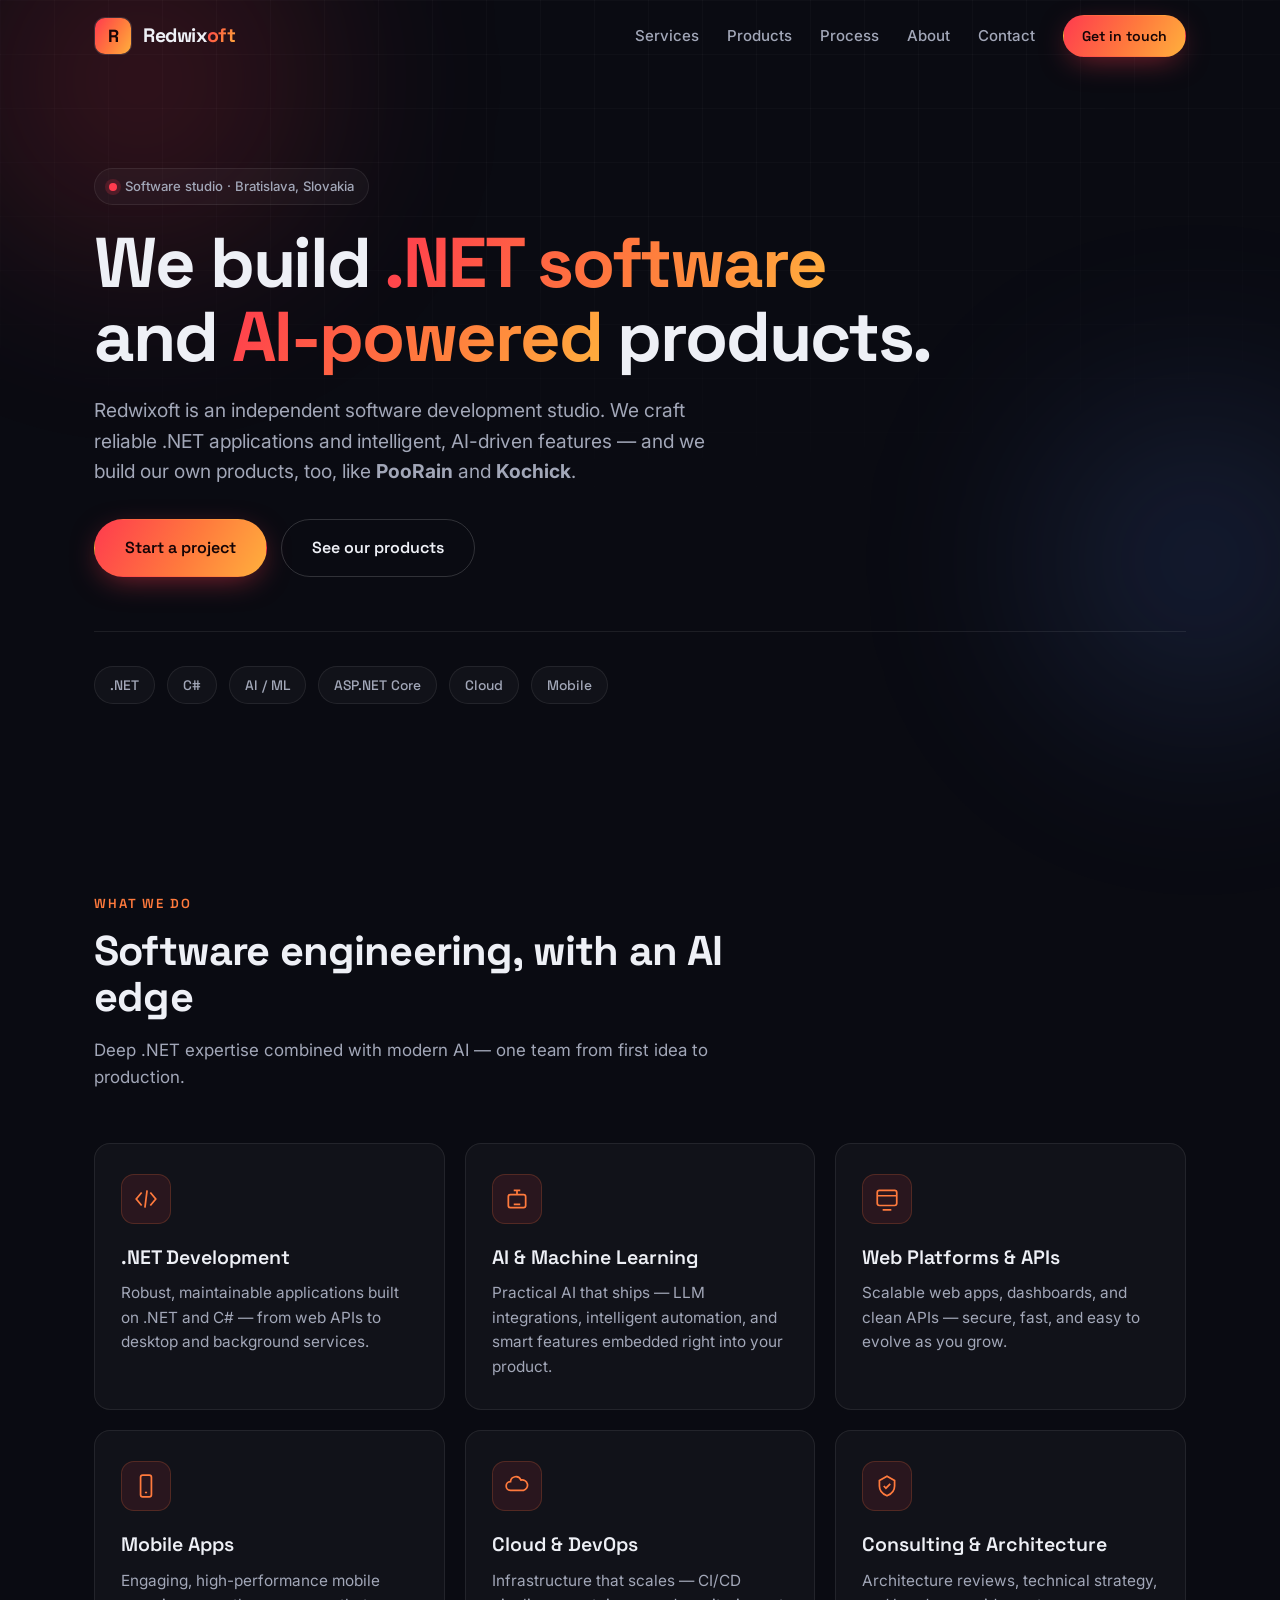
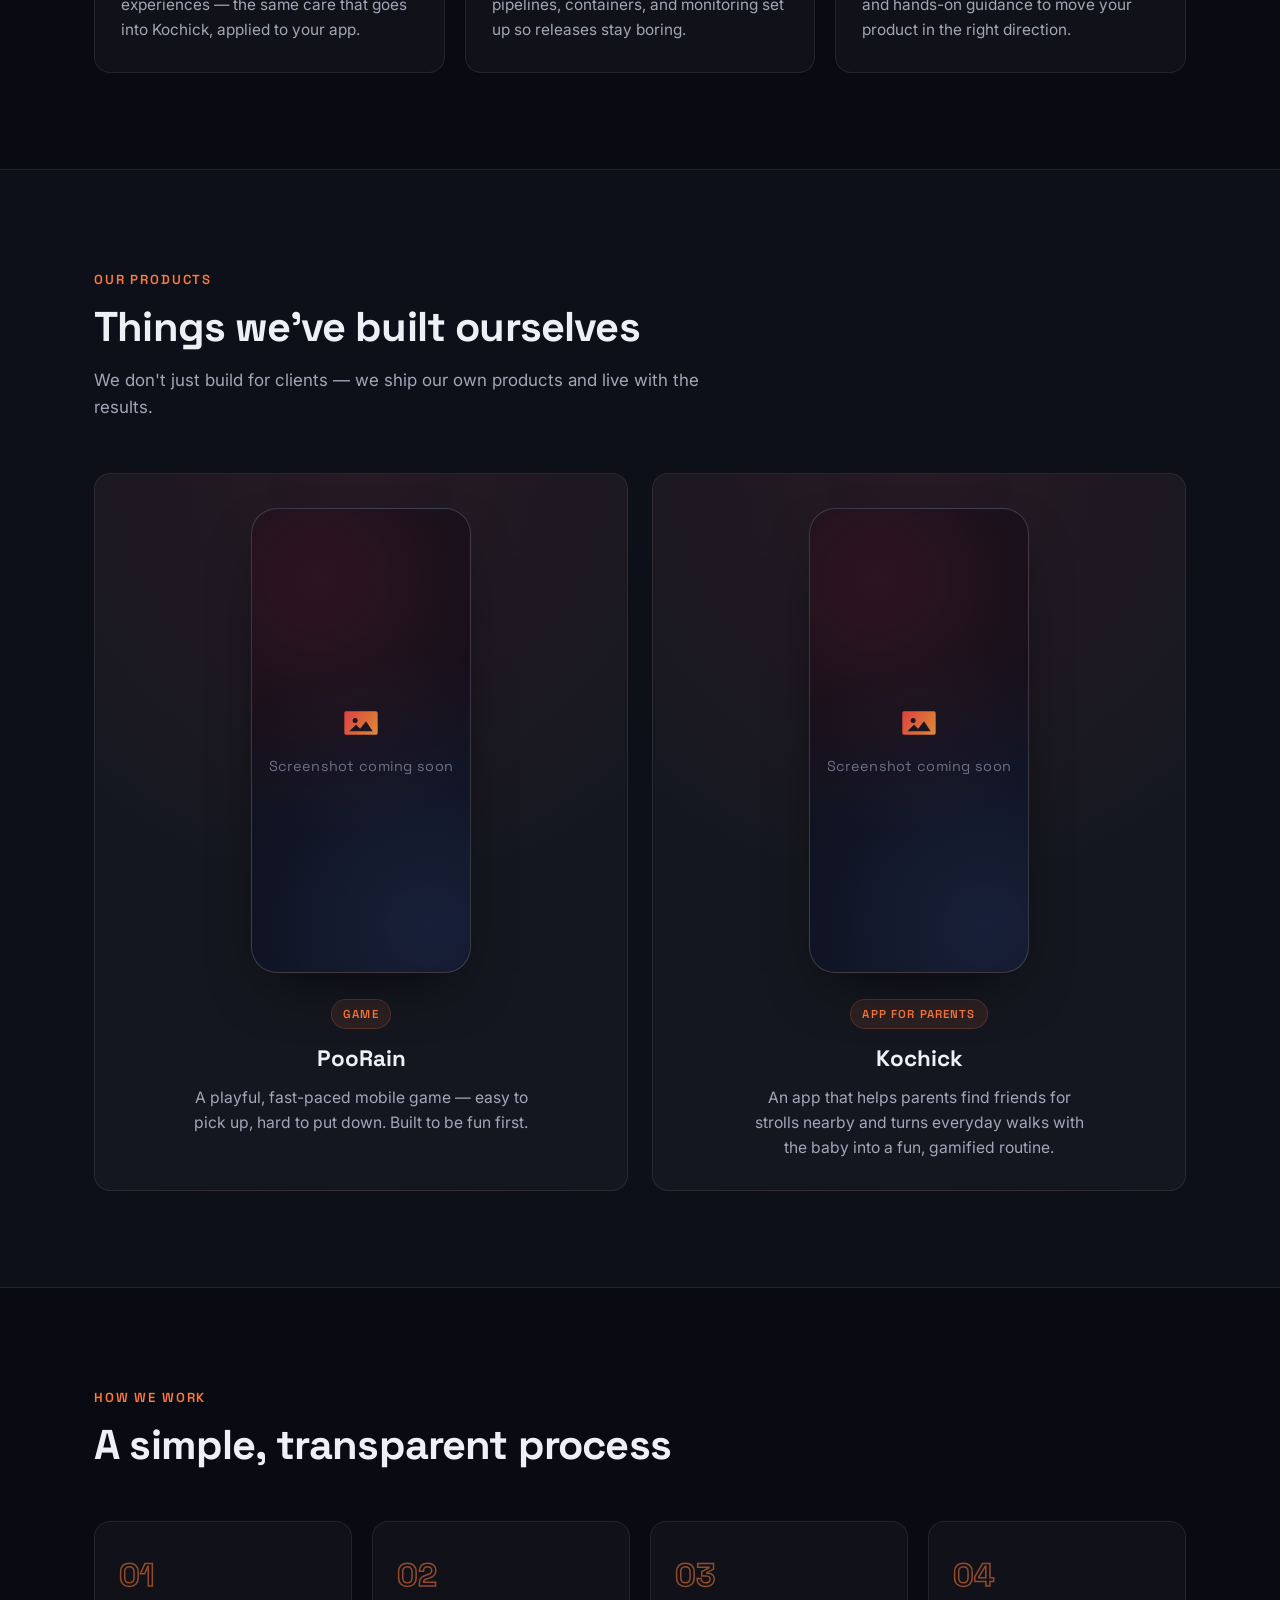
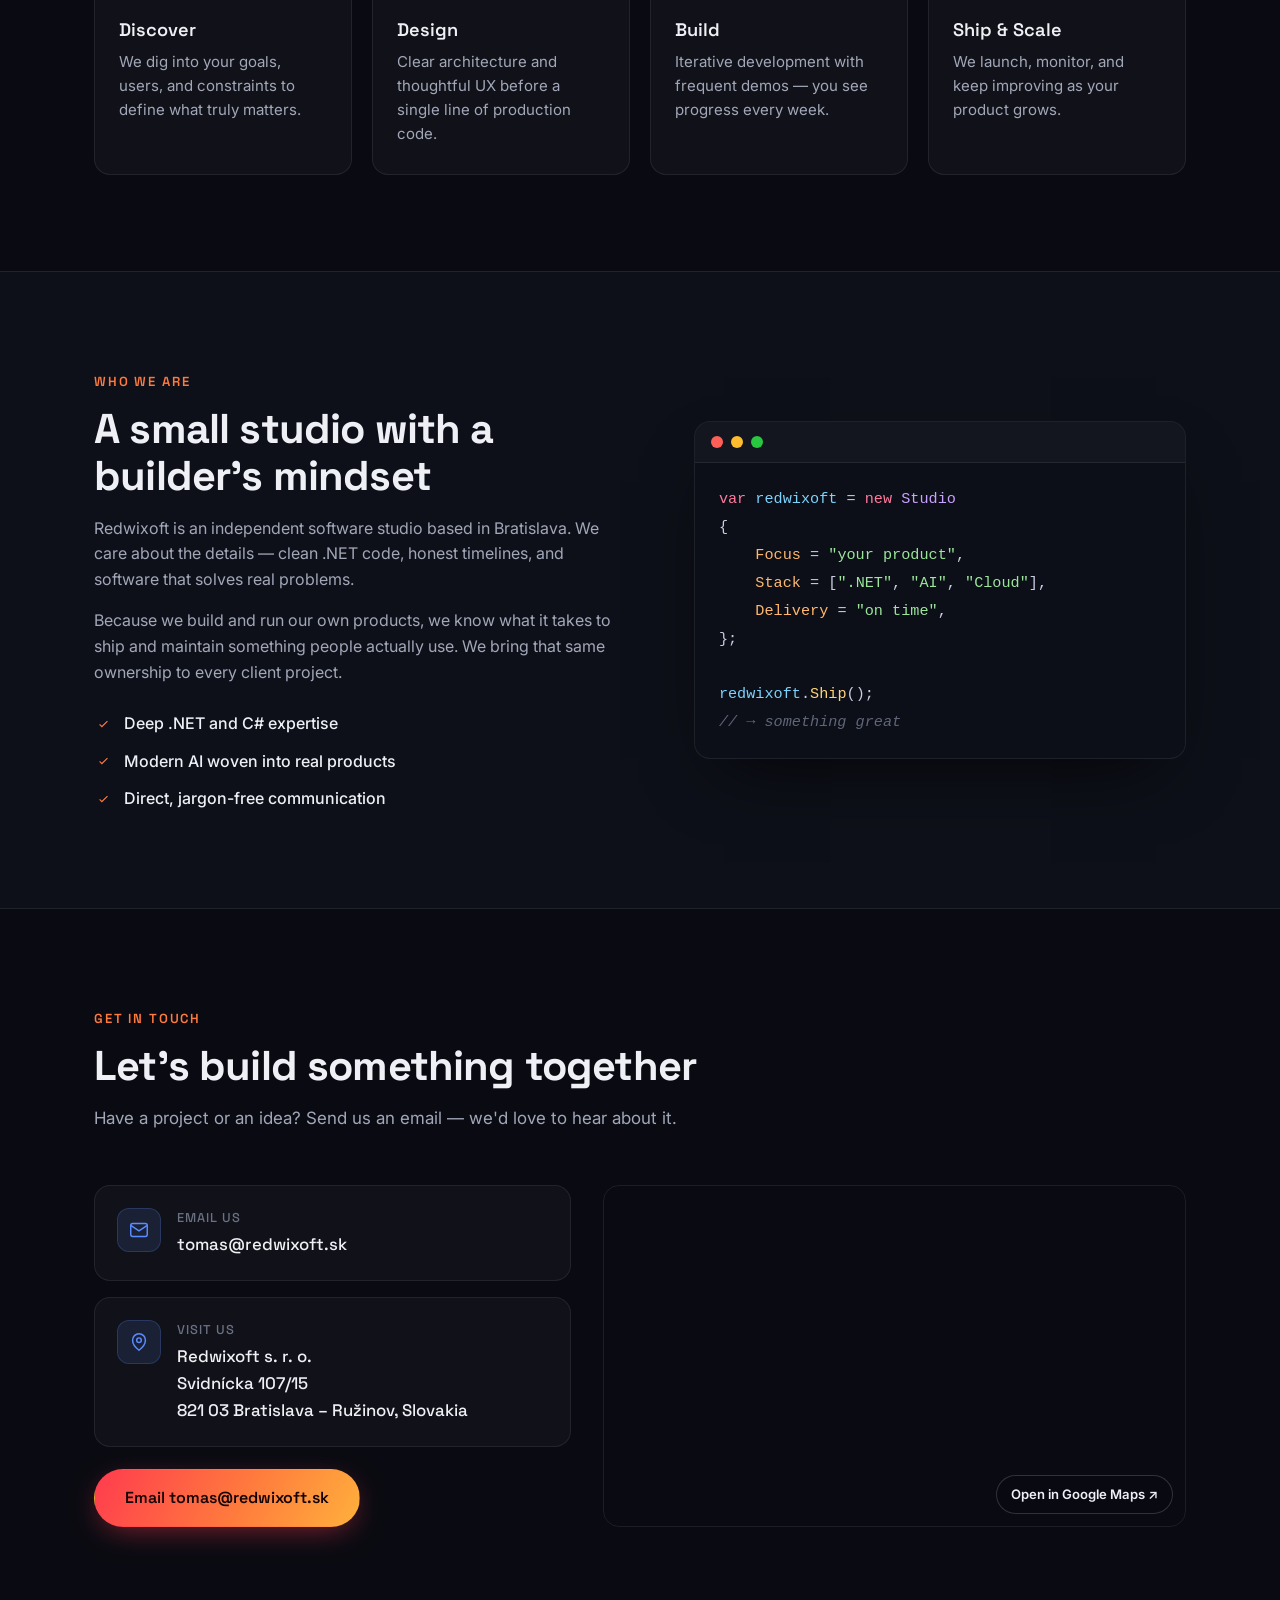
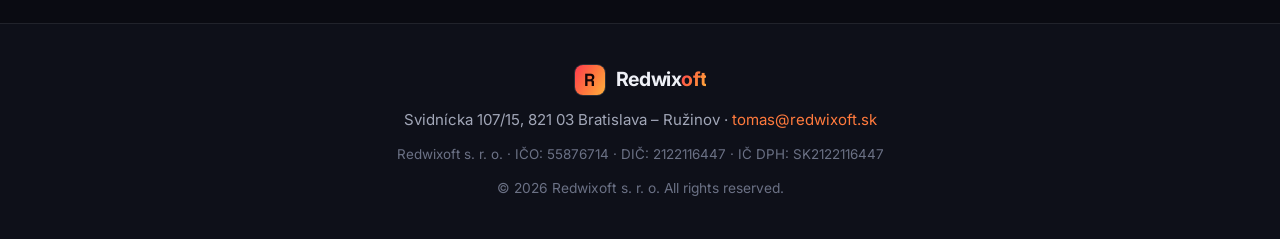
==== index.html @ acb9d1f9 "Init" ====
<!DOCTYPE html>
<html lang="en">
<head>
  <meta charset="UTF-8" />
  <meta name="viewport" content="width=device-width, initial-scale=1.0" />
  <title>Redwixoft — Software Development &amp; AI</title>
  <meta name="description" content="Redwixoft is a Bratislava-based software studio building .NET applications and AI-powered products. Makers of PooRain and Kochick." />
  <meta property="og:title" content="Redwixoft — Software Development &amp; AI" />
  <meta property="og:description" content="A Bratislava software studio building .NET applications and AI-powered products." />
  <meta property="og:type" content="website" />
  <link rel="icon" type="image/svg+xml" href="assets/favicon.svg" />
  <link rel="preconnect" href="https://fonts.googleapis.com" />
  <link rel="preconnect" href="https://fonts.gstatic.com" crossorigin />
  <link href="https://fonts.googleapis.com/css2?family=Space+Grotesk:wght@400;500;600;700&family=Inter:wght@400;500;600&display=swap" rel="stylesheet" />
  <link rel="stylesheet" href="styles.css" />
</head>
<body>
  <!-- Background decoration -->
  <div class="bg-grid" aria-hidden="true"></div>
  <div class="bg-glow bg-glow--1" aria-hidden="true"></div>
  <div class="bg-glow bg-glow--2" aria-hidden="true"></div>

  <!-- Navigation -->
  <header class="nav" id="nav">
    <div class="container nav__inner">
      <a href="#home" class="brand" aria-label="Redwixoft home">
        <!-- LOGO PLACEHOLDER — drop your transparent PNG at assets/logo.png -->
        <span class="brand__logo" aria-hidden="true">
          <img src="assets/logo.png" alt="" onerror="this.style.display='none';this.parentElement.classList.add('brand__logo--fallback')" />
          <span class="brand__logo-fallback">R</span>
        </span>
        <span class="brand__name">Redwix<span class="brand__accent">oft</span></span>
      </a>

      <nav class="nav__links" aria-label="Primary">
        <a href="#services">Services</a>
        <a href="#products">Products</a>
        <a href="#process">Process</a>
        <a href="#about">About</a>
        <a href="#contact">Contact</a>
      </nav>

      <a href="#contact" class="btn btn--sm nav__cta">Get in touch</a>

      <button class="nav__toggle" id="navToggle" aria-label="Toggle menu" aria-expanded="false">
        <span></span><span></span><span></span>
      </button>
    </div>
    <nav class="nav__mobile" id="navMobile" aria-label="Mobile">
      <a href="#services">Services</a>
      <a href="#products">Products</a>
      <a href="#process">Process</a>
      <a href="#about">About</a>
      <a href="#contact">Contact</a>
    </nav>
  </header>

  <main>
    <!-- Hero -->
    <section class="hero" id="home">
      <div class="container hero__inner">
        <span class="pill">
          <span class="pill__dot"></span>
          Software studio · Bratislava, Slovakia
        </span>
        <h1 class="hero__title">
          We build <span class="grad-text">.NET software</span><br />
          and <span class="grad-text">AI-powered</span> products.
        </h1>
        <p class="hero__sub">
          Redwixoft is an independent software development studio. We craft reliable
          .NET applications and intelligent, AI-driven features — and we build our own
          products, too, like <strong>PooRain</strong> and <strong>Kochick</strong>.
        </p>
        <div class="hero__actions">
          <a href="#contact" class="btn btn--lg">Start a project</a>
          <a href="#products" class="btn btn--ghost btn--lg">See our products</a>
        </div>

        <ul class="tech-row" aria-label="Core technologies">
          <li>.NET</li>
          <li>C#</li>
          <li>AI / ML</li>
          <li>ASP.NET Core</li>
          <li>Cloud</li>
          <li>Mobile</li>
        </ul>
      </div>
    </section>

    <!-- Services -->
    <section class="section" id="services">
      <div class="container">
        <div class="section__head">
          <span class="eyebrow">What we do</span>
          <h2 class="section__title">Software engineering, with an AI edge</h2>
          <p class="section__lead">
            Deep .NET expertise combined with modern AI — one team from first idea to production.
          </p>
        </div>

        <div class="cards">
          <article class="card">
            <div class="card__icon">
              <svg viewBox="0 0 24 24" fill="none" stroke="currentColor" stroke-width="1.6"><path d="M8 6l-5 6 5 6M16 6l5 6-5 6M13 4l-2 16"/></svg>
            </div>
            <h3>.NET Development</h3>
            <p>Robust, maintainable applications built on .NET and C# — from web APIs to desktop and background services.</p>
          </article>

          <article class="card">
            <div class="card__icon">
              <svg viewBox="0 0 24 24" fill="none" stroke="currentColor" stroke-width="1.6"><rect x="4" y="8" width="16" height="12" rx="2"/><path d="M12 8V4M9 4h6M8 13h.01M16 13h.01M9 17h6"/></svg>
            </div>
            <h3>AI &amp; Machine Learning</h3>
            <p>Practical AI that ships — LLM integrations, intelligent automation, and smart features embedded right into your product.</p>
          </article>

          <article class="card">
            <div class="card__icon">
              <svg viewBox="0 0 24 24" fill="none" stroke="currentColor" stroke-width="1.6"><rect x="3" y="4" width="18" height="14" rx="2"/><path d="M3 9h18M8 22h8"/></svg>
            </div>
            <h3>Web Platforms &amp; APIs</h3>
            <p>Scalable web apps, dashboards, and clean APIs — secure, fast, and easy to evolve as you grow.</p>
          </article>

          <article class="card">
            <div class="card__icon">
              <svg viewBox="0 0 24 24" fill="none" stroke="currentColor" stroke-width="1.6"><rect x="7" y="2" width="10" height="20" rx="2"/><path d="M11 18h2"/></svg>
            </div>
            <h3>Mobile Apps</h3>
            <p>Engaging, high-performance mobile experiences — the same care that goes into Kochick, applied to your app.</p>
          </article>

          <article class="card">
            <div class="card__icon">
              <svg viewBox="0 0 24 24" fill="none" stroke="currentColor" stroke-width="1.6"><path d="M6 16a4 4 0 0 1 0-8 5 5 0 0 1 9.6-1.5A4 4 0 0 1 18 16H6z"/></svg>
            </div>
            <h3>Cloud &amp; DevOps</h3>
            <p>Infrastructure that scales — CI/CD pipelines, containers, and monitoring set up so releases stay boring.</p>
          </article>

          <article class="card">
            <div class="card__icon">
              <svg viewBox="0 0 24 24" fill="none" stroke="currentColor" stroke-width="1.6"><path d="M12 3l7 4v5c0 4.5-3 7.5-7 9-4-1.5-7-4.5-7-9V7l7-4z"/><path d="M9 12l2 2 4-4"/></svg>
            </div>
            <h3>Consulting &amp; Architecture</h3>
            <p>Architecture reviews, technical strategy, and hands-on guidance to move your product in the right direction.</p>
          </article>
        </div>
      </div>
    </section>

    <!-- Products -->
    <section class="section section--alt" id="products">
      <div class="container">
        <div class="section__head">
          <span class="eyebrow">Our products</span>
          <h2 class="section__title">Things we've built ourselves</h2>
          <p class="section__lead">
            We don't just build for clients — we ship our own products and live with the results.
          </p>
        </div>

        <div class="products">
          <article class="product">
            <!-- SCREENSHOT PLACEHOLDER — replace src with your PooRain screenshot -->
            <div class="product__shot">
              <img src="assets/poorain.png" alt="PooRain screenshot"
                   onerror="this.style.display='none';this.parentElement.classList.add('is-empty')" />
              <span class="product__shot-ph">Screenshot coming soon</span>
            </div>
            <div class="product__body">
              <span class="product__tag">Game</span>
              <h3>PooRain</h3>
              <p>A playful, fast-paced mobile game — easy to pick up, hard to put down. Built to be fun first.</p>
            </div>
          </article>

          <article class="product">
            <!-- SCREENSHOT PLACEHOLDER — replace src with your Kochick screenshot -->
            <div class="product__shot">
              <img src="assets/kochick.png" alt="Kochick screenshot"
                   onerror="this.style.display='none';this.parentElement.classList.add('is-empty')" />
              <span class="product__shot-ph">Screenshot coming soon</span>
            </div>
            <div class="product__body">
              <span class="product__tag">App for parents</span>
              <h3>Kochick</h3>
              <p>An app that helps parents find friends for strolls nearby and turns everyday walks with the baby into a fun, gamified routine.</p>
            </div>
          </article>
        </div>
      </div>
    </section>

    <!-- Process -->
    <section class="section" id="process">
      <div class="container">
        <div class="section__head">
          <span class="eyebrow">How we work</span>
          <h2 class="section__title">A simple, transparent process</h2>
        </div>

        <ol class="steps">
          <li class="step">
            <span class="step__num">01</span>
            <h3>Discover</h3>
            <p>We dig into your goals, users, and constraints to define what truly matters.</p>
          </li>
          <li class="step">
            <span class="step__num">02</span>
            <h3>Design</h3>
            <p>Clear architecture and thoughtful UX before a single line of production code.</p>
          </li>
          <li class="step">
            <span class="step__num">03</span>
            <h3>Build</h3>
            <p>Iterative development with frequent demos — you see progress every week.</p>
          </li>
          <li class="step">
            <span class="step__num">04</span>
            <h3>Ship &amp; Scale</h3>
            <p>We launch, monitor, and keep improving as your product grows.</p>
          </li>
        </ol>
      </div>
    </section>

    <!-- About -->
    <section class="section section--alt" id="about">
      <div class="container about">
        <div class="about__text">
          <span class="eyebrow">Who we are</span>
          <h2 class="section__title">A small studio with a builder's mindset</h2>
          <p>
            Redwixoft is an independent software studio based in Bratislava. We care about
            the details — clean .NET code, honest timelines, and software that solves real problems.
          </p>
          <p>
            Because we build and run our own products, we know what it takes to ship and
            maintain something people actually use. We bring that same ownership to every client project.
          </p>
          <ul class="checklist">
            <li>Deep .NET and C# expertise</li>
            <li>Modern AI woven into real products</li>
            <li>Direct, jargon-free communication</li>
          </ul>
        </div>
        <div class="about__panel" aria-hidden="true">
          <div class="code-window">
            <div class="code-window__bar">
              <span></span><span></span><span></span>
            </div>
            <pre class="code-window__body"><code><span class="c-key">var</span> <span class="c-var">redwixoft</span> = <span class="c-key">new</span> <span class="c-type">Studio</span>
{
    <span class="c-prop">Focus</span> = <span class="c-str">"your product"</span>,
    <span class="c-prop">Stack</span> = [<span class="c-str">".NET"</span>, <span class="c-str">"AI"</span>, <span class="c-str">"Cloud"</span>],
    <span class="c-prop">Delivery</span> = <span class="c-str">"on time"</span>,
};

<span class="c-var">redwixoft</span>.<span class="c-fn">Ship</span>();
<span class="c-cmt">// → something great</span></code></pre>
          </div>
        </div>
      </div>
    </section>

    <!-- Contact -->
    <section class="section" id="contact">
      <div class="container">
        <div class="section__head">
          <span class="eyebrow">Get in touch</span>
          <h2 class="section__title">Let's build something together</h2>
          <p class="section__lead">
            Have a project or an idea? Send us an email — we'd love to hear about it.
          </p>
        </div>

        <div class="contact">
          <div class="contact__info">
            <a class="contact__item" href="mailto:tomas@redwixoft.sk">
              <span class="contact__ico">
                <svg viewBox="0 0 24 24" fill="none" stroke="currentColor" stroke-width="1.6"><rect x="3" y="5" width="18" height="14" rx="2"/><path d="M3 7l9 6 9-6"/></svg>
              </span>
              <span>
                <small>Email us</small>
                tomas@redwixoft.sk
              </span>
            </a>

            <div class="contact__item">
              <span class="contact__ico">
                <svg viewBox="0 0 24 24" fill="none" stroke="currentColor" stroke-width="1.6"><path d="M12 21s-7-5.5-7-11a7 7 0 0 1 14 0c0 5.5-7 11-7 11z"/><circle cx="12" cy="10" r="2.5"/></svg>
              </span>
              <span>
                <small>Visit us</small>
                Redwixoft s.&nbsp;r.&nbsp;o.<br />Svidnícka 107/15<br />821 03 Bratislava – Ružinov, Slovakia
              </span>
            </div>

            <a href="mailto:tomas@redwixoft.sk?subject=Project%20inquiry" class="btn btn--lg contact__btn">Email tomas@redwixoft.sk</a>
          </div>

          <div class="contact__map">
            <iframe
              title="Redwixoft location — Svidnícka 107/15, Bratislava"
              src="https://www.openstreetmap.org/export/embed.html?bbox=17.1453%2C48.1556%2C17.1614%2C48.1636&layer=mapnik&marker=48.1596208%2C17.1533696"
              loading="lazy"
              referrerpolicy="no-referrer-when-downgrade"></iframe>
            <a class="contact__maplink"
               href="https://www.google.com/maps/search/?api=1&query=Svidn%C3%ADcka%20107%2F15%2C%20821%2003%20Bratislava"
               target="_blank" rel="noopener">Open in Google Maps ↗</a>
          </div>
        </div>
      </div>
    </section>
  </main>

  <!-- Footer -->
  <footer class="footer">
    <div class="container footer__inner">
      <div class="footer__brand">
        <span class="brand__logo brand__logo--sm" aria-hidden="true">
          <img src="assets/logo.png" alt="" onerror="this.style.display='none';this.parentElement.classList.add('brand__logo--fallback')" />
          <span class="brand__logo-fallback">R</span>
        </span>
        <span class="brand__name">Redwix<span class="brand__accent">oft</span></span>
      </div>
      <p class="footer__meta">
        Svidnícka 107/15, 821 03 Bratislava – Ružinov ·
        <a href="mailto:tomas@redwixoft.sk">tomas@redwixoft.sk</a>
      </p>
      <p class="footer__legal">
        Redwixoft s.&nbsp;r.&nbsp;o. · IČO: 55876714 · DIČ: 2122116447 · IČ DPH: SK2122116447
      </p>
      <p class="footer__copy">© <span id="year"></span> Redwixoft s.&nbsp;r.&nbsp;o. All rights reserved.</p>
    </div>
  </footer>

  <script src="script.js"></script>
</body>
</html>
---- styles.css ----
/* ===== Redwixoft — theme ===== */
:root {
  --bg: #0a0b12;
  --bg-alt: #0e1019;
  --surface: rgba(255, 255, 255, 0.03);
  --surface-2: rgba(255, 255, 255, 0.05);
  --border: rgba(255, 255, 255, 0.08);
  --border-strong: rgba(255, 255, 255, 0.16);
  --text: #eef0f6;
  --muted: #a2a7b8;
  --faint: #6b7185;
  --brand: #ff3b4e;
  --brand-2: #ff7a3d;
  --accent: #5b8cff;
  --grad: linear-gradient(120deg, #ff3b4e 0%, #ff7a3d 55%, #ffb03d 100%);
  --radius: 16px;
  --radius-sm: 12px;
  --maxw: 1140px;
  --ease: cubic-bezier(0.22, 1, 0.36, 1);
}

* { box-sizing: border-box; margin: 0; padding: 0; }

html { scroll-behavior: smooth; }

body {
  font-family: 'Inter', system-ui, -apple-system, sans-serif;
  background: var(--bg);
  color: var(--text);
  line-height: 1.6;
  -webkit-font-smoothing: antialiased;
  overflow-x: hidden;
}

.container { width: 100%; max-width: var(--maxw); margin: 0 auto; padding: 0 24px; }

a { color: inherit; text-decoration: none; }

/* ===== Background decoration ===== */
.bg-grid {
  position: fixed; inset: 0; z-index: -2;
  background-image:
    linear-gradient(rgba(255,255,255,0.025) 1px, transparent 1px),
    linear-gradient(90deg, rgba(255,255,255,0.025) 1px, transparent 1px);
  background-size: 54px 54px;
  mask-image: radial-gradient(ellipse 90% 60% at 50% 0%, #000 40%, transparent 100%);
}
.bg-glow {
  position: fixed; z-index: -1; border-radius: 50%;
  filter: blur(90px); opacity: 0.5; pointer-events: none;
}
.bg-glow--1 { top: -180px; left: -120px; width: 520px; height: 520px;
  background: radial-gradient(circle, rgba(255,59,78,0.5), transparent 70%); }
.bg-glow--2 { top: 320px; right: -160px; width: 480px; height: 480px;
  background: radial-gradient(circle, rgba(91,140,255,0.4), transparent 70%); }

/* ===== Buttons ===== */
.btn {
  display: inline-flex; align-items: center; justify-content: center; gap: 8px;
  font-family: 'Space Grotesk', sans-serif; font-weight: 600; font-size: 0.95rem;
  padding: 12px 22px; border-radius: 999px; cursor: pointer; border: 1px solid transparent; white-space: nowrap;
  background: var(--grad); color: #150406;
  transition: transform 0.25s var(--ease), box-shadow 0.25s var(--ease), opacity 0.2s;
  box-shadow: 0 8px 30px -8px rgba(255,59,78,0.55);
}
.btn:hover { transform: translateY(-2px); box-shadow: 0 14px 40px -10px rgba(255,59,78,0.7); }
.btn--lg { padding: 15px 30px; font-size: 1rem; }
.btn--sm { padding: 9px 18px; font-size: 0.88rem; }
.btn--ghost {
  background: transparent; color: var(--text);
  border: 1px solid var(--border-strong); box-shadow: none;
}
.btn--ghost:hover { background: var(--surface-2); box-shadow: none; }

/* ===== Nav ===== */
.nav {
  position: fixed; top: 0; left: 0; right: 0; z-index: 50;
  transition: background 0.3s, border-color 0.3s, backdrop-filter 0.3s;
  border-bottom: 1px solid transparent;
}
.nav.scrolled {
  background: rgba(10, 11, 18, 0.72);
  backdrop-filter: blur(14px);
  border-bottom-color: var(--border);
}
.nav__inner { display: flex; align-items: center; gap: 24px; height: 72px; }

.brand { display: inline-flex; align-items: center; gap: 11px; font-family: 'Space Grotesk', sans-serif; }
.brand__name { font-weight: 700; font-size: 1.22rem; letter-spacing: -0.02em; }
.brand__accent { background: var(--grad); -webkit-background-clip: text; background-clip: text; color: transparent; }

.brand__logo {
  position: relative; width: 38px; height: 38px; border-radius: 11px;
  display: grid; place-items: center; overflow: hidden;
  background: var(--surface-2); border: 1px solid var(--border);
}
.brand__logo img { width: 100%; height: 100%; object-fit: contain; }
.brand__logo-fallback {
  position: absolute; inset: 0; display: none; place-items: center;
  font-family: 'Space Grotesk', sans-serif; font-weight: 700; font-size: 1.1rem;
  color: #150406; background: var(--grad);
}
.brand__logo--fallback .brand__logo-fallback { display: grid; }
.brand__logo--sm { width: 32px; height: 32px; border-radius: 9px; }

.nav__links { display: flex; gap: 28px; margin-left: auto; }
.nav__links a { color: var(--muted); font-size: 0.94rem; font-weight: 500; transition: color 0.2s; position: relative; }
.nav__links a:hover { color: var(--text); }
.nav__links a::after {
  content: ''; position: absolute; left: 0; bottom: -6px; width: 0; height: 2px;
  background: var(--grad); border-radius: 2px; transition: width 0.25s var(--ease);
}
.nav__links a:hover::after { width: 100%; }
.nav__cta { margin-left: 4px; }

.nav__toggle { display: none; flex-direction: column; gap: 5px; background: none; border: 0; cursor: pointer; padding: 6px; margin-left: auto; }
.nav__toggle span { width: 24px; height: 2px; background: var(--text); border-radius: 2px; transition: 0.3s var(--ease); }
.nav__toggle[aria-expanded="true"] span:nth-child(1) { transform: translateY(7px) rotate(45deg); }
.nav__toggle[aria-expanded="true"] span:nth-child(2) { opacity: 0; }
.nav__toggle[aria-expanded="true"] span:nth-child(3) { transform: translateY(-7px) rotate(-45deg); }

.nav__mobile {
  display: none; flex-direction: column; gap: 4px;
  background: rgba(10,11,18,0.96); backdrop-filter: blur(14px);
  border-bottom: 1px solid var(--border); padding: 8px 24px 18px;
}
.nav__mobile.open { display: flex; }
.nav__mobile a { padding: 12px 4px; color: var(--muted); font-weight: 500; border-bottom: 1px solid var(--border); }
.nav__mobile a:last-child { border-bottom: 0; }

/* ===== Pills / eyebrows ===== */
.pill {
  display: inline-flex; align-items: center; gap: 8px;
  font-size: 0.82rem; font-weight: 500; color: var(--muted);
  padding: 7px 14px; border-radius: 999px;
  background: var(--surface); border: 1px solid var(--border);
}
.pill__dot { width: 8px; height: 8px; border-radius: 50%; background: var(--brand); box-shadow: 0 0 0 4px rgba(255,59,78,0.18); animation: pulse 2.4s infinite; }
@keyframes pulse { 0%,100% { opacity: 1; } 50% { opacity: 0.4; } }

.eyebrow {
  display: inline-block; font-family: 'Space Grotesk', sans-serif;
  font-size: 0.82rem; font-weight: 600; letter-spacing: 0.14em; text-transform: uppercase;
  color: var(--brand-2); margin-bottom: 14px;
}

.grad-text { background: var(--grad); -webkit-background-clip: text; background-clip: text; color: transparent; }

/* ===== Hero ===== */
.hero { position: relative; padding: 168px 0 90px; }
.hero__inner { display: flex; flex-direction: column; align-items: flex-start; }
.hero__title {
  font-family: 'Space Grotesk', sans-serif; font-weight: 700;
  font-size: clamp(2.4rem, 6vw, 4.4rem); line-height: 1.05; letter-spacing: -0.03em;
  margin: 22px 0 20px;
}
.hero__sub { font-size: clamp(1.02rem, 2vw, 1.2rem); color: var(--muted); max-width: 620px; }
.hero__actions { display: flex; flex-wrap: wrap; gap: 14px; margin: 32px 0 0; }

.tech-row { list-style: none; display: flex; flex-wrap: wrap; gap: 12px; margin-top: 54px; padding-top: 34px; border-top: 1px solid var(--border); width: 100%; }
.tech-row li {
  font-family: 'Space Grotesk', sans-serif; font-size: 0.86rem; font-weight: 500; color: var(--muted);
  padding: 7px 15px; border-radius: 999px; background: var(--surface); border: 1px solid var(--border);
}

/* ===== Sections ===== */
.section { padding: 96px 0; position: relative; }
.section--alt { background: var(--bg-alt); border-top: 1px solid var(--border); border-bottom: 1px solid var(--border); }
.section__head { max-width: 640px; margin-bottom: 52px; }
.section__title { font-family: 'Space Grotesk', sans-serif; font-weight: 700; font-size: clamp(1.8rem, 4vw, 2.6rem); letter-spacing: -0.02em; line-height: 1.12; }
.section__lead { color: var(--muted); margin-top: 16px; font-size: 1.06rem; }

/* ===== Cards ===== */
.cards { display: grid; grid-template-columns: repeat(3, 1fr); gap: 20px; }
.card {
  background: var(--surface); border: 1px solid var(--border); border-radius: var(--radius);
  padding: 30px 26px; transition: transform 0.3s var(--ease), border-color 0.3s, background 0.3s;
  position: relative; overflow: hidden;
}
.card::before {
  content: ''; position: absolute; inset: 0; border-radius: inherit; padding: 1px;
  background: var(--grad); opacity: 0; transition: opacity 0.3s;
  -webkit-mask: linear-gradient(#000 0 0) content-box, linear-gradient(#000 0 0);
  -webkit-mask-composite: xor; mask-composite: exclude;
}
.card:hover { transform: translateY(-5px); background: var(--surface-2); }
.card:hover::before { opacity: 1; }
.card__icon {
  width: 50px; height: 50px; border-radius: 13px; display: grid; place-items: center;
  background: rgba(255,59,78,0.1); color: var(--brand-2); margin-bottom: 18px;
  border: 1px solid rgba(255,122,61,0.2);
}
.card__icon svg { width: 26px; height: 26px; }
.card h3 { font-family: 'Space Grotesk', sans-serif; font-size: 1.22rem; font-weight: 600; margin-bottom: 8px; }
.card p { color: var(--muted); font-size: 0.96rem; }

/* ===== Steps ===== */
.steps { list-style: none; display: grid; grid-template-columns: repeat(4, 1fr); gap: 20px; }
.step {
  background: var(--surface); border: 1px solid var(--border); border-radius: var(--radius);
  padding: 28px 24px; position: relative;
}
.step__num { font-family: 'Space Grotesk', sans-serif; font-size: 2rem; font-weight: 700; color: transparent; -webkit-text-stroke: 1.5px rgba(255,122,61,0.55); display: block; margin-bottom: 14px; }
.step h3 { font-family: 'Space Grotesk', sans-serif; font-size: 1.14rem; font-weight: 600; margin-bottom: 6px; }
.step p { color: var(--muted); font-size: 0.94rem; }

/* ===== About ===== */
.about { display: grid; grid-template-columns: 1.05fr 0.95fr; gap: 56px; align-items: center; }
.about__text p { color: var(--muted); margin-top: 16px; max-width: 520px; }
.checklist { list-style: none; margin-top: 26px; display: grid; gap: 12px; }
.checklist li { position: relative; padding-left: 30px; color: var(--text); font-weight: 500; }
.checklist li::before {
  content: ''; position: absolute; left: 0; top: 3px; width: 18px; height: 18px; border-radius: 50%;
  background: var(--grad);
  -webkit-mask: url("data:image/svg+xml,%3Csvg xmlns='http://www.w3.org/2000/svg' viewBox='0 0 24 24'%3E%3Cpath fill='%23000' d='M9 16.2l-3.5-3.5L4 14.2l5 5 11-11-1.4-1.4z'/%3E%3C/svg%3E") center/72% no-repeat;
  mask: url("data:image/svg+xml,%3Csvg xmlns='http://www.w3.org/2000/svg' viewBox='0 0 24 24'%3E%3Cpath fill='%23000' d='M9 16.2l-3.5-3.5L4 14.2l5 5 11-11-1.4-1.4z'/%3E%3C/svg%3E") center/72% no-repeat;
}

/* Code window */
.code-window { border-radius: var(--radius); overflow: hidden; border: 1px solid var(--border); background: #0c0e18; box-shadow: 0 30px 70px -30px rgba(0,0,0,0.8); }
.code-window__bar { display: flex; gap: 8px; padding: 14px 16px; background: rgba(255,255,255,0.03); border-bottom: 1px solid var(--border); }
.code-window__bar span { width: 12px; height: 12px; border-radius: 50%; background: #3a3f52; }
.code-window__bar span:nth-child(1) { background: #ff5f57; }
.code-window__bar span:nth-child(2) { background: #febc2e; }
.code-window__bar span:nth-child(3) { background: #28c840; }
.code-window__body { padding: 22px 24px; font-family: 'Space Grotesk', ui-monospace, monospace; font-size: 0.95rem; line-height: 1.7; overflow-x: auto; }
.code-window__body code { color: #c8cde0; }
.c-key { color: #ff7a9c; } .c-var { color: #7dd3fc; } .c-prop { color: #ffb86c; } .c-str { color: #9be69b; }
.c-type { color: #c9a2ff; } .c-fn { color: #ffd479; } .c-cmt { color: #5f6577; font-style: italic; }

/* ===== Products ===== */
.products { display: grid; grid-template-columns: repeat(2, 1fr); gap: 24px; }
.product {
  background: var(--surface); border: 1px solid var(--border); border-radius: var(--radius);
  overflow: hidden; transition: transform 0.3s var(--ease), border-color 0.3s;
  display: flex; flex-direction: column; align-items: center;
  padding: 34px 26px 30px;
  background:
    radial-gradient(circle at 50% 0%, rgba(255,59,78,0.08), transparent 55%),
    var(--surface);
}
.product:hover { transform: translateY(-5px); border-color: var(--border-strong); }
.product__shot {
  position: relative; width: 220px; max-width: 100%; aspect-ratio: 9 / 19;
  display: grid; place-items: center; border-radius: 26px; overflow: hidden;
  background:
    radial-gradient(circle at 30% 15%, rgba(255,59,78,0.14), transparent 60%),
    radial-gradient(circle at 80% 90%, rgba(91,140,255,0.14), transparent 60%),
    #0c0e18;
  border: 1px solid var(--border-strong);
  box-shadow: 0 24px 60px -24px rgba(0,0,0,0.75);
}
.product__shot img { width: 100%; height: 100%; object-fit: contain; }
.product__shot-ph {
  display: none; font-family: 'Space Grotesk', sans-serif; font-size: 0.9rem; color: var(--faint);
  letter-spacing: 0.02em;
}
.product__shot-ph::before {
  content: ''; display: block; width: 40px; height: 40px; margin: 0 auto 12px; border-radius: 12px;
  background: var(--grad); opacity: 0.85;
  -webkit-mask: url("data:image/svg+xml,%3Csvg xmlns='http://www.w3.org/2000/svg' viewBox='0 0 24 24'%3E%3Cpath fill='%23000' d='M21 5H3a1 1 0 0 0-1 1v12a1 1 0 0 0 1 1h18a1 1 0 0 0 1-1V6a1 1 0 0 0-1-1zM8.5 9a1.5 1.5 0 1 1 0 3 1.5 1.5 0 0 1 0-3zM5 17l4-4 2.5 2.5L15 11l4 6z'/%3E%3C/svg%3E") center/contain no-repeat;
  mask: url("data:image/svg+xml,%3Csvg xmlns='http://www.w3.org/2000/svg' viewBox='0 0 24 24'%3E%3Cpath fill='%23000' d='M21 5H3a1 1 0 0 0-1 1v12a1 1 0 0 0 1 1h18a1 1 0 0 0 1-1V6a1 1 0 0 0-1-1zM8.5 9a1.5 1.5 0 1 1 0 3 1.5 1.5 0 0 1 0-3zM5 17l4-4 2.5 2.5L15 11l4 6z'/%3E%3C/svg%3E") center/contain no-repeat;
}
.product__shot.is-empty .product__shot-ph { display: block; text-align: center; }
.product__body { padding-top: 26px; text-align: center; }
.product__tag {
  display: inline-block; font-family: 'Space Grotesk', sans-serif; font-size: 0.72rem; font-weight: 600;
  letter-spacing: 0.1em; text-transform: uppercase; color: var(--brand-2);
  padding: 5px 11px; border-radius: 999px; background: rgba(255,122,61,0.1);
  border: 1px solid rgba(255,122,61,0.2); margin-bottom: 12px;
}
.product__body h3 { font-family: 'Space Grotesk', sans-serif; font-size: 1.4rem; font-weight: 700; margin-bottom: 8px; }
.product__body p { color: var(--muted); font-size: 0.98rem; max-width: 340px; margin: 0 auto; }

/* ===== Contact ===== */
.contact { display: grid; grid-template-columns: 0.9fr 1.1fr; gap: 32px; align-items: stretch; }
.contact__info { display: flex; flex-direction: column; gap: 16px; }
.contact__item {
  display: flex; gap: 16px; align-items: flex-start;
  background: var(--surface); border: 1px solid var(--border); border-radius: var(--radius);
  padding: 22px; transition: border-color 0.25s, background 0.25s;
}
a.contact__item:hover { border-color: var(--border-strong); background: var(--surface-2); }
.contact__ico { flex: none; width: 44px; height: 44px; border-radius: 12px; display: grid; place-items: center; background: rgba(91,140,255,0.12); color: var(--accent); border: 1px solid rgba(91,140,255,0.22); }
.contact__ico svg { width: 22px; height: 22px; }
.contact__item small { display: block; color: var(--faint); font-size: 0.8rem; text-transform: uppercase; letter-spacing: 0.08em; margin-bottom: 3px; }
.contact__item > span:last-child { font-family: 'Space Grotesk', sans-serif; font-weight: 500; font-size: 1.05rem; }
.contact__btn { margin-top: 6px; align-self: flex-start; }

.contact__map { position: relative; border-radius: var(--radius); overflow: hidden; border: 1px solid var(--border); min-height: 340px; }
.contact__map iframe { width: 100%; height: 100%; min-height: 340px; border: 0; display: block; filter: grayscale(0.3) contrast(1.05); }
.contact__maplink {
  position: absolute; right: 12px; bottom: 12px; font-size: 0.82rem; font-weight: 600;
  padding: 8px 14px; border-radius: 999px; background: rgba(10,11,18,0.85);
  border: 1px solid var(--border-strong); backdrop-filter: blur(8px); color: var(--text);
  transition: background 0.2s;
}
.contact__maplink:hover { background: rgba(10,11,18,0.98); }

/* ===== Footer ===== */
.footer { border-top: 1px solid var(--border); padding: 40px 0; background: var(--bg-alt); }
.footer__inner { display: flex; flex-direction: column; gap: 12px; align-items: center; text-align: center; }
.footer__brand { display: inline-flex; align-items: center; gap: 10px; }
.footer__meta { color: var(--muted); font-size: 0.94rem; }
.footer__meta a { color: var(--brand-2); }
.footer__legal { color: var(--faint); font-size: 0.84rem; }
.footer__copy { color: var(--faint); font-size: 0.86rem; }

/* ===== Reveal animation ===== */
[data-reveal] { opacity: 0; transform: translateY(24px); transition: opacity 0.7s var(--ease), transform 0.7s var(--ease); }
[data-reveal].in { opacity: 1; transform: none; }

/* ===== Responsive ===== */
@media (max-width: 940px) {
  .cards { grid-template-columns: repeat(2, 1fr); }
  .steps { grid-template-columns: repeat(2, 1fr); }
  .products { grid-template-columns: 1fr; }
  .about { grid-template-columns: 1fr; gap: 40px; }
  .contact { grid-template-columns: 1fr; }
}
@media (max-width: 880px) {
  .nav__links, .nav__cta { display: none; }
  .nav__toggle { display: flex; }
}
@media (max-width: 720px) {
  .hero { padding: 132px 0 70px; }
  .cards { grid-template-columns: 1fr; }
  .steps { grid-template-columns: 1fr; }
  .tech-row { gap: 8px; }
}
@media (prefers-reduced-motion: reduce) {
  * { animation: none !important; scroll-behavior: auto; }
  [data-reveal] { opacity: 1; transform: none; transition: none; }
}
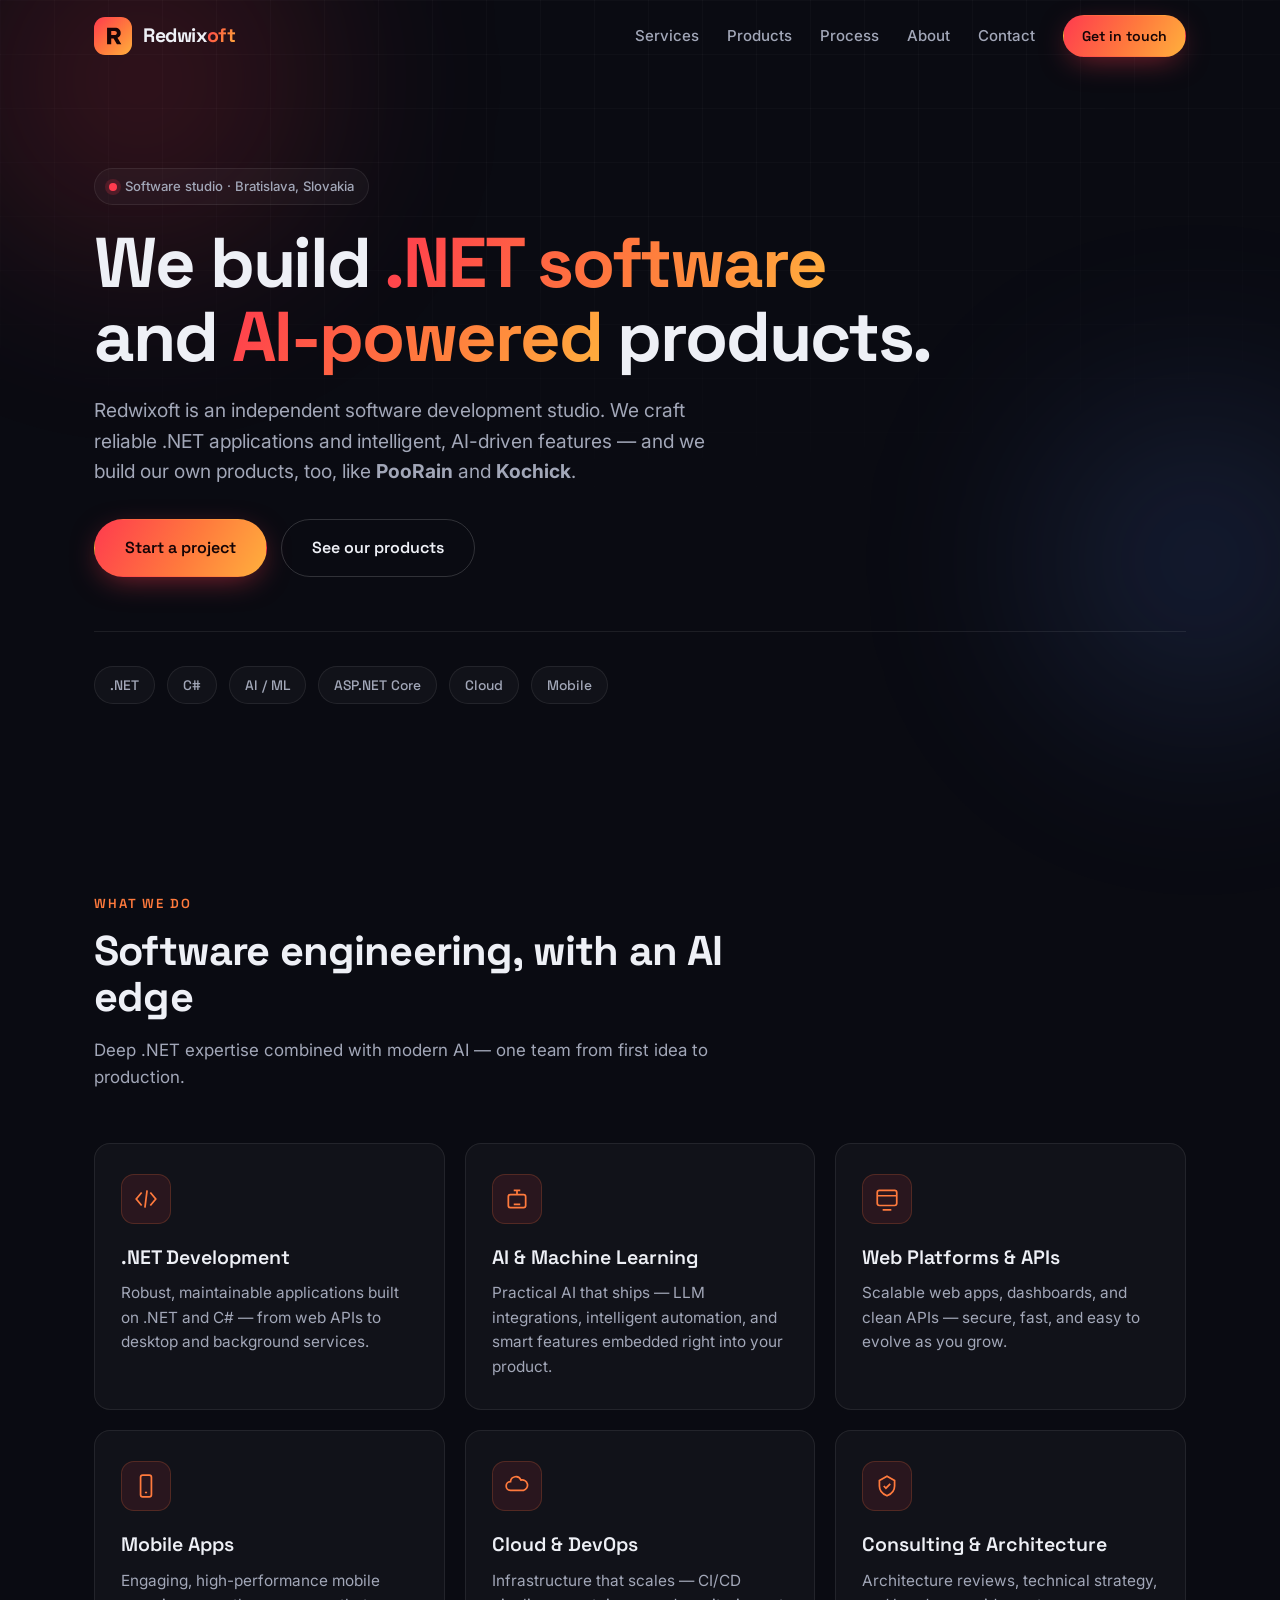
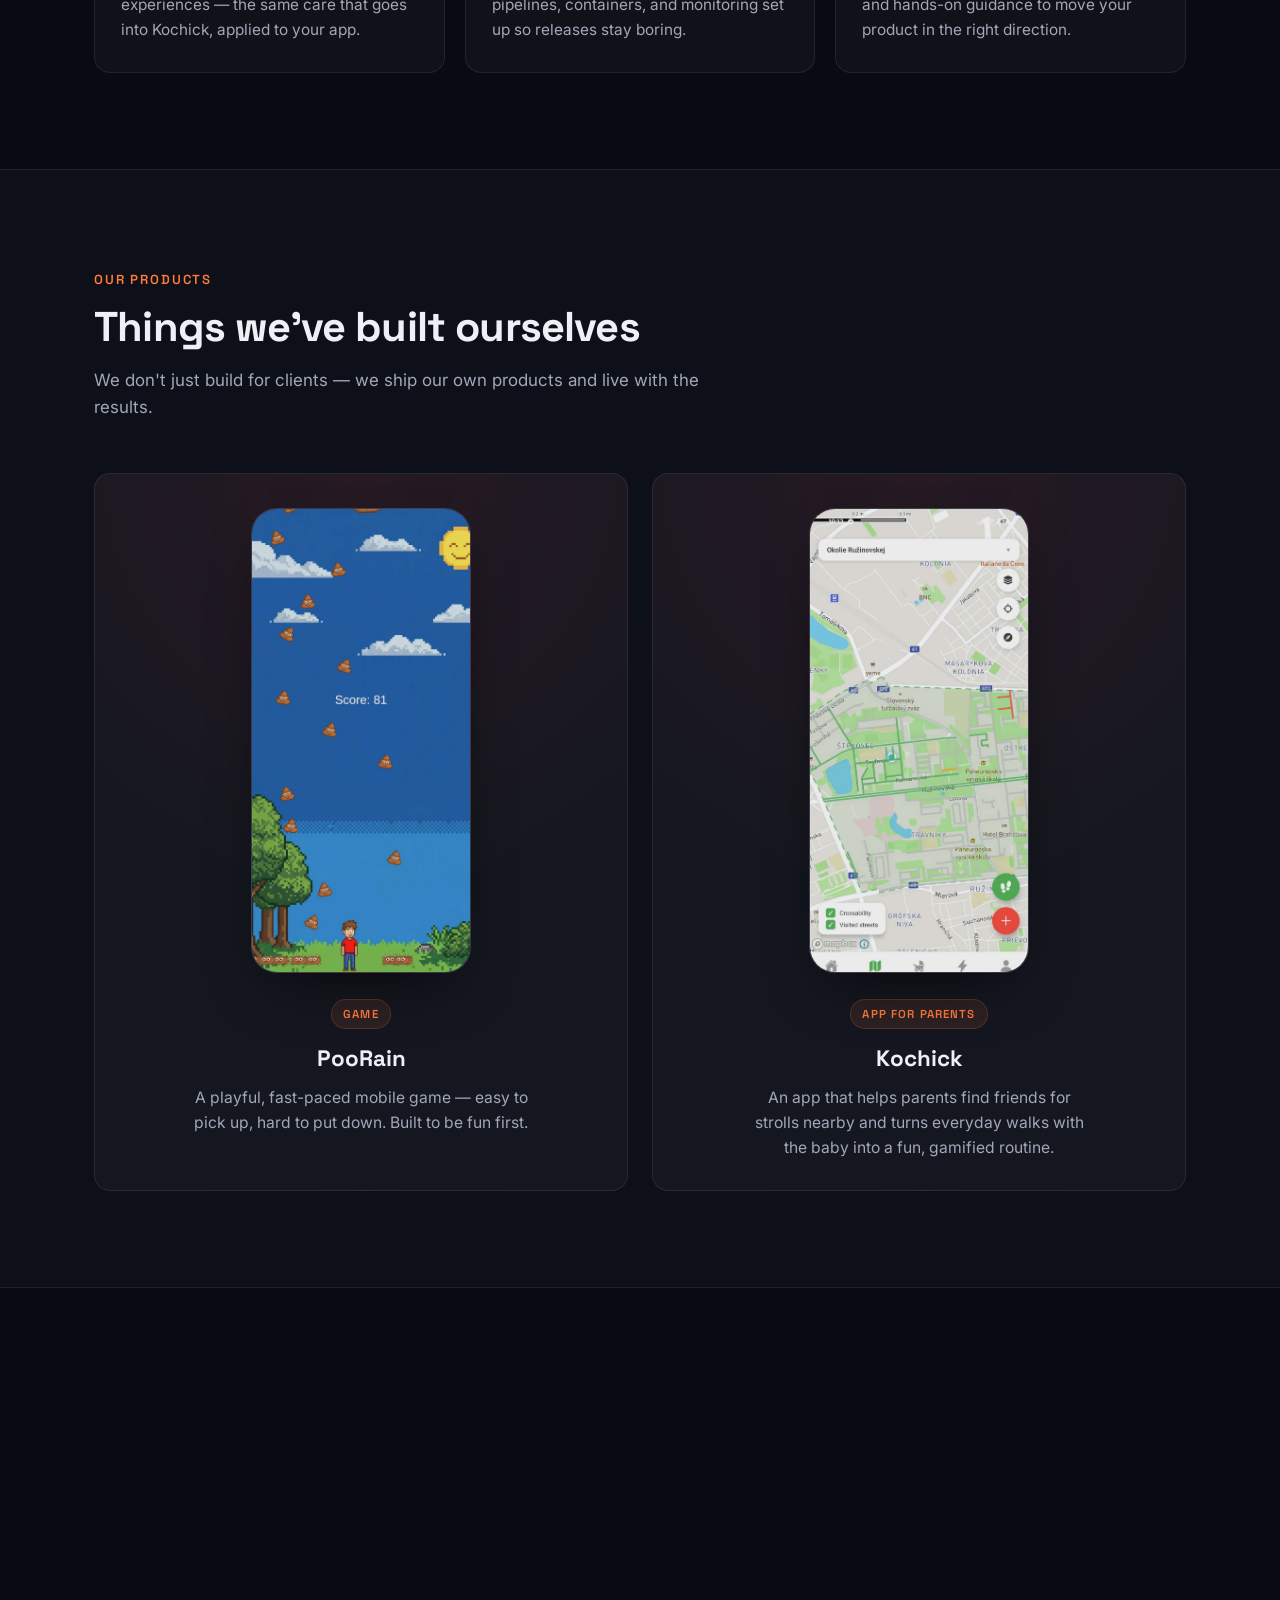
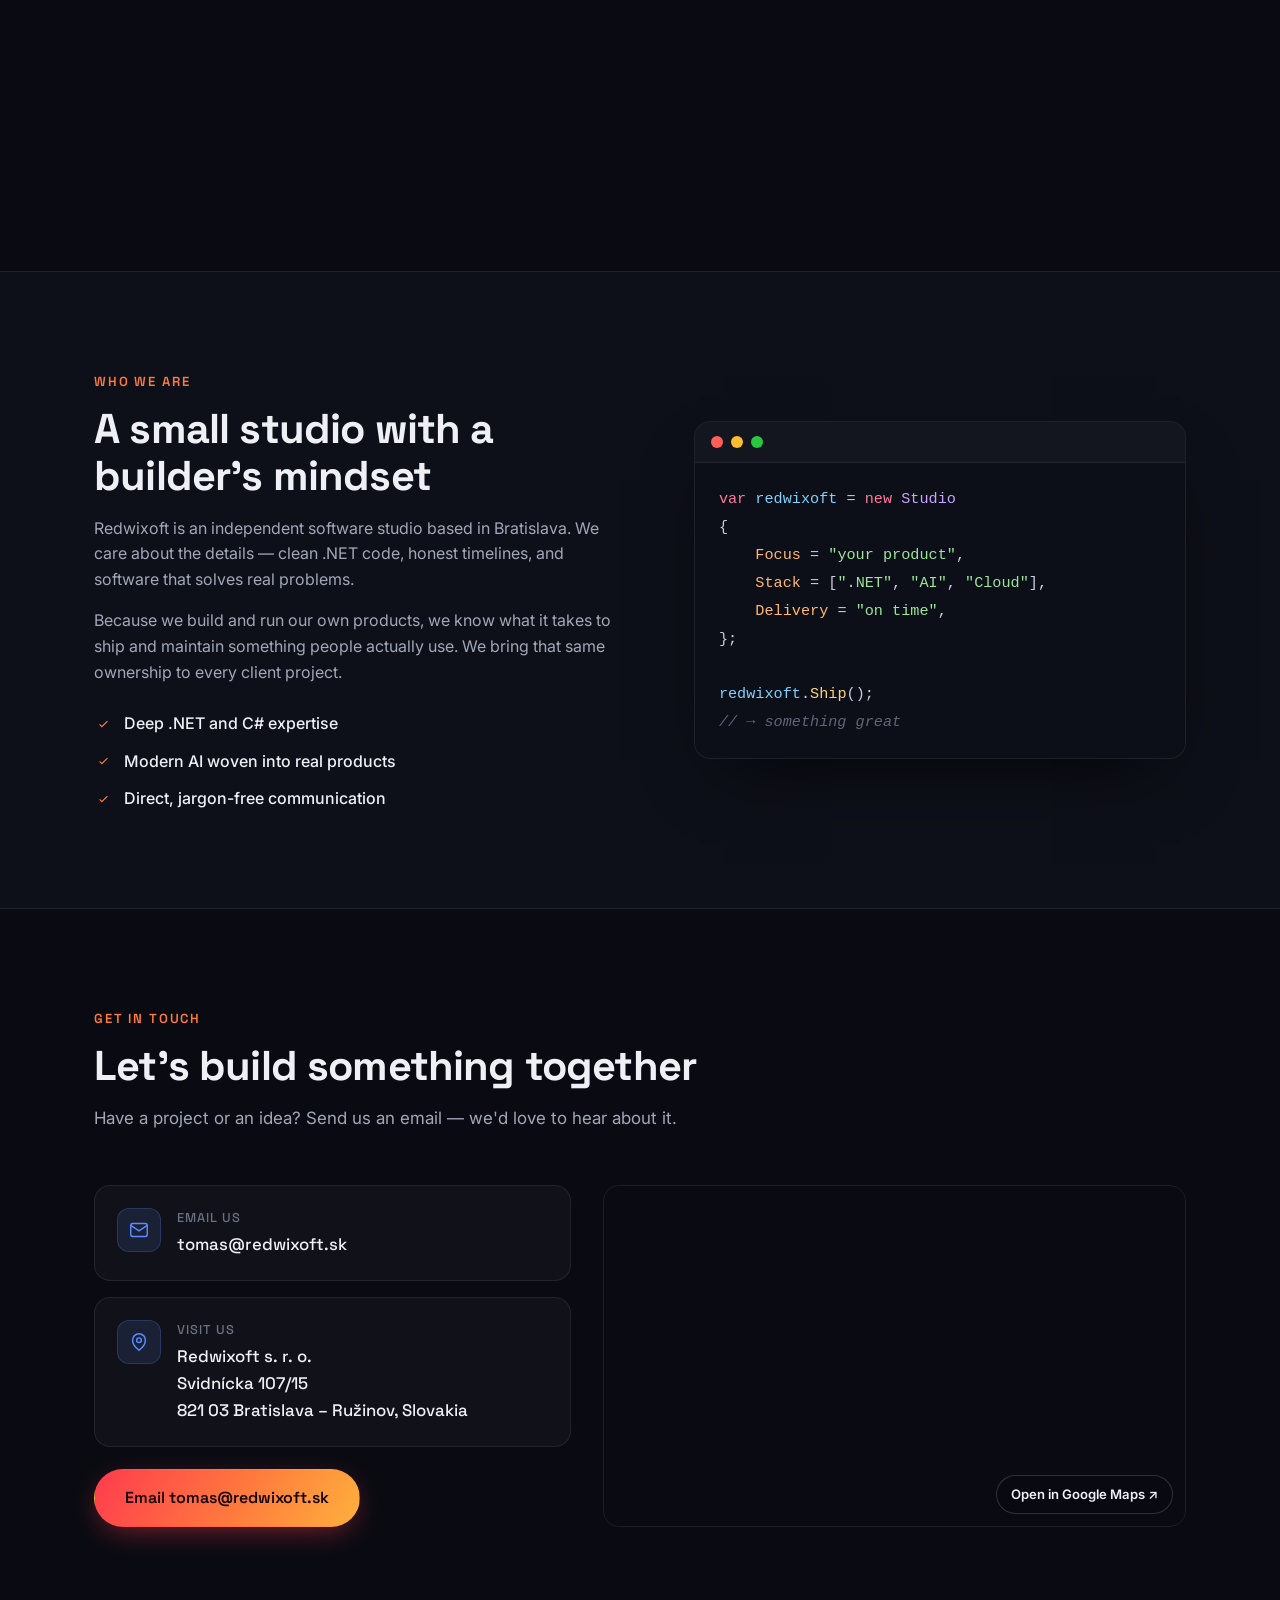
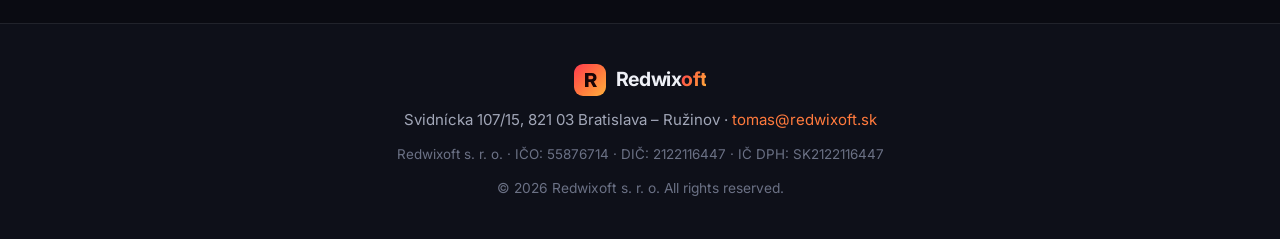
==== commit 22525767: "Logo fix" ====
--- a/index.html
+++ b/index.html
@@ -26,7 +26,7 @@
       <a href="#home" class="brand" aria-label="Redwixoft home">
         <!-- LOGO PLACEHOLDER — drop your transparent PNG at assets/logo.png -->
         <span class="brand__logo" aria-hidden="true">
-          <img src="assets/logo.png" alt="" onerror="this.style.display='none';this.parentElement.classList.add('brand__logo--fallback')" />
+          <img src="assets/favicon.svg" alt="" onerror="this.style.display='none';this.parentElement.classList.add('brand__logo--fallback')" />
           <span class="brand__logo-fallback">R</span>
         </span>
         <span class="brand__name">Redwix<span class="brand__accent">oft</span></span>
@@ -322,7 +322,7 @@
     <div class="container footer__inner">
       <div class="footer__brand">
         <span class="brand__logo brand__logo--sm" aria-hidden="true">
-          <img src="assets/logo.png" alt="" onerror="this.style.display='none';this.parentElement.classList.add('brand__logo--fallback')" />
+          <img src="assets/favicon.svg" alt="" onerror="this.style.display='none';this.parentElement.classList.add('brand__logo--fallback')" />
           <span class="brand__logo-fallback">R</span>
         </span>
         <span class="brand__name">Redwix<span class="brand__accent">oft</span></span>
--- a/styles.css
+++ b/styles.css
@@ -92,7 +92,7 @@
 .brand__logo {
   position: relative; width: 38px; height: 38px; border-radius: 11px;
   display: grid; place-items: center; overflow: hidden;
-  background: var(--surface-2); border: 1px solid var(--border);
+  background: transparent; border: 0;
 }
 .brand__logo img { width: 100%; height: 100%; object-fit: contain; }
 .brand__logo-fallback {
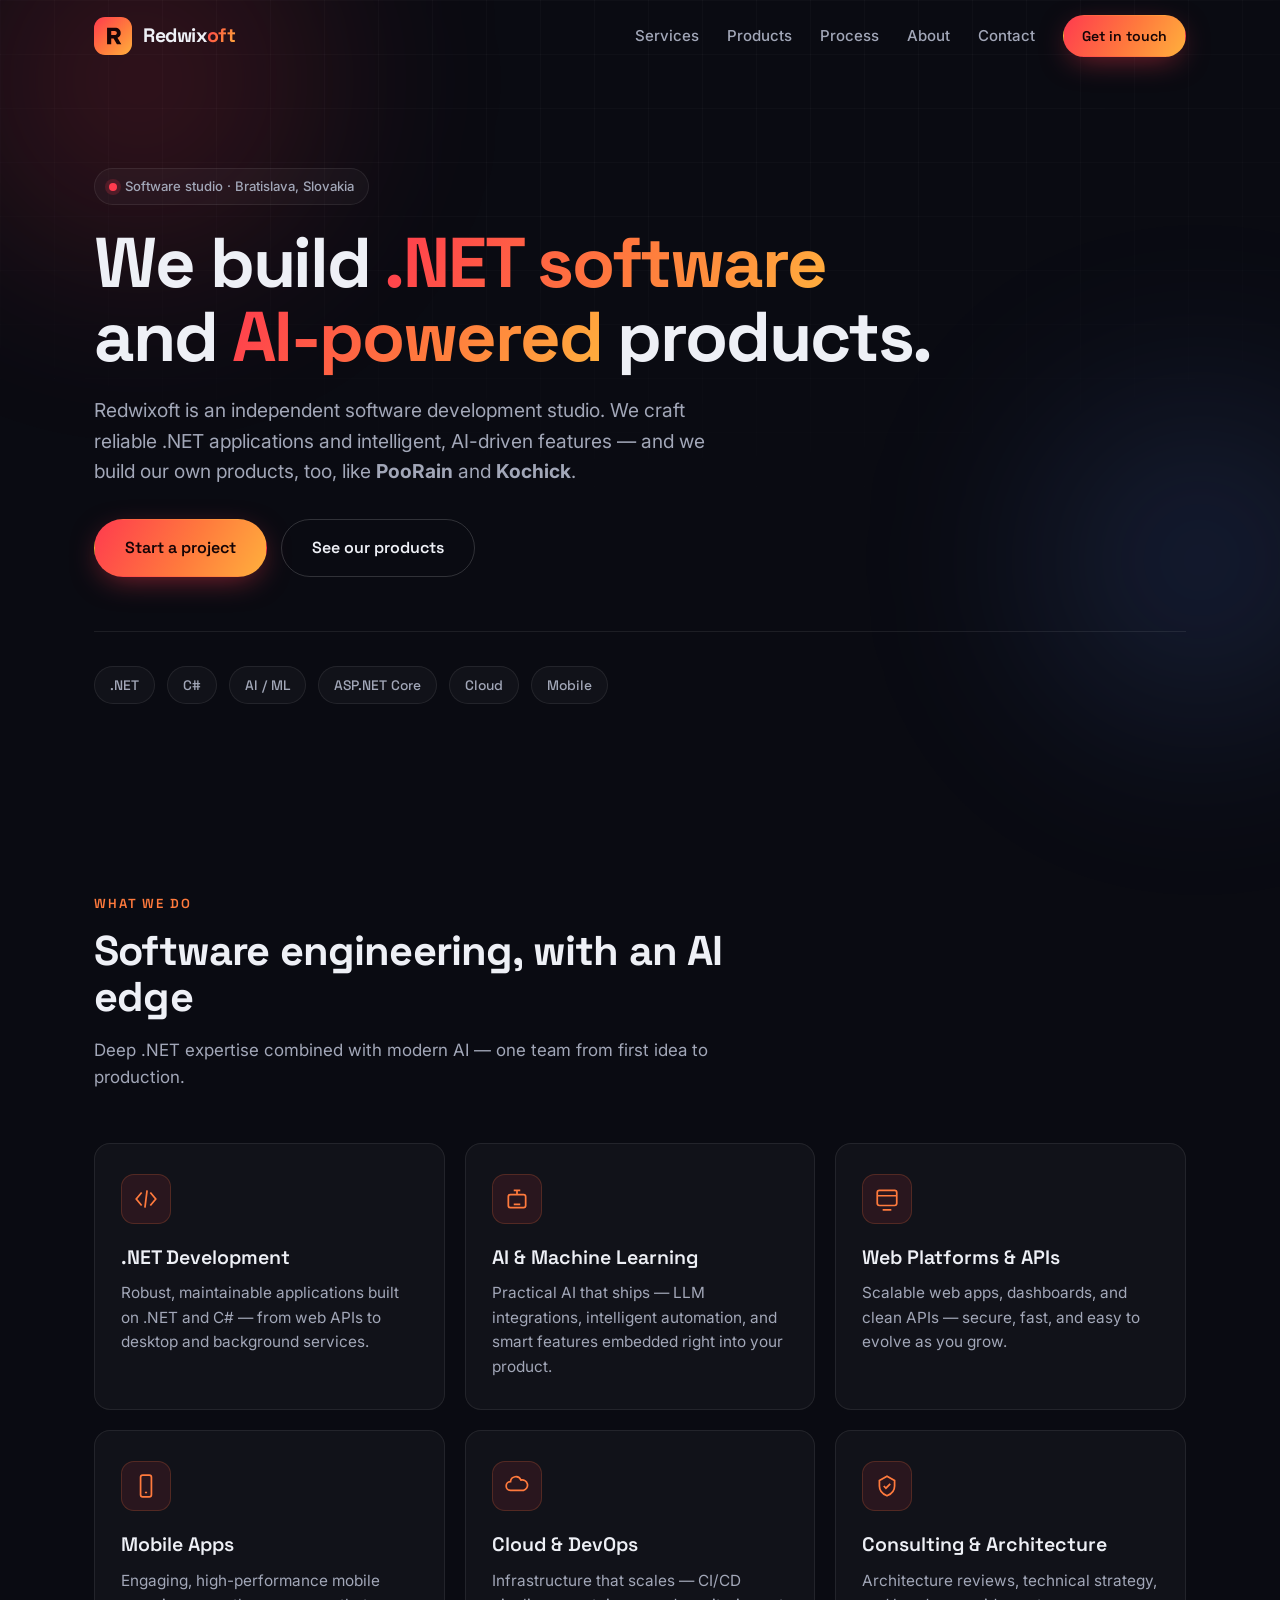
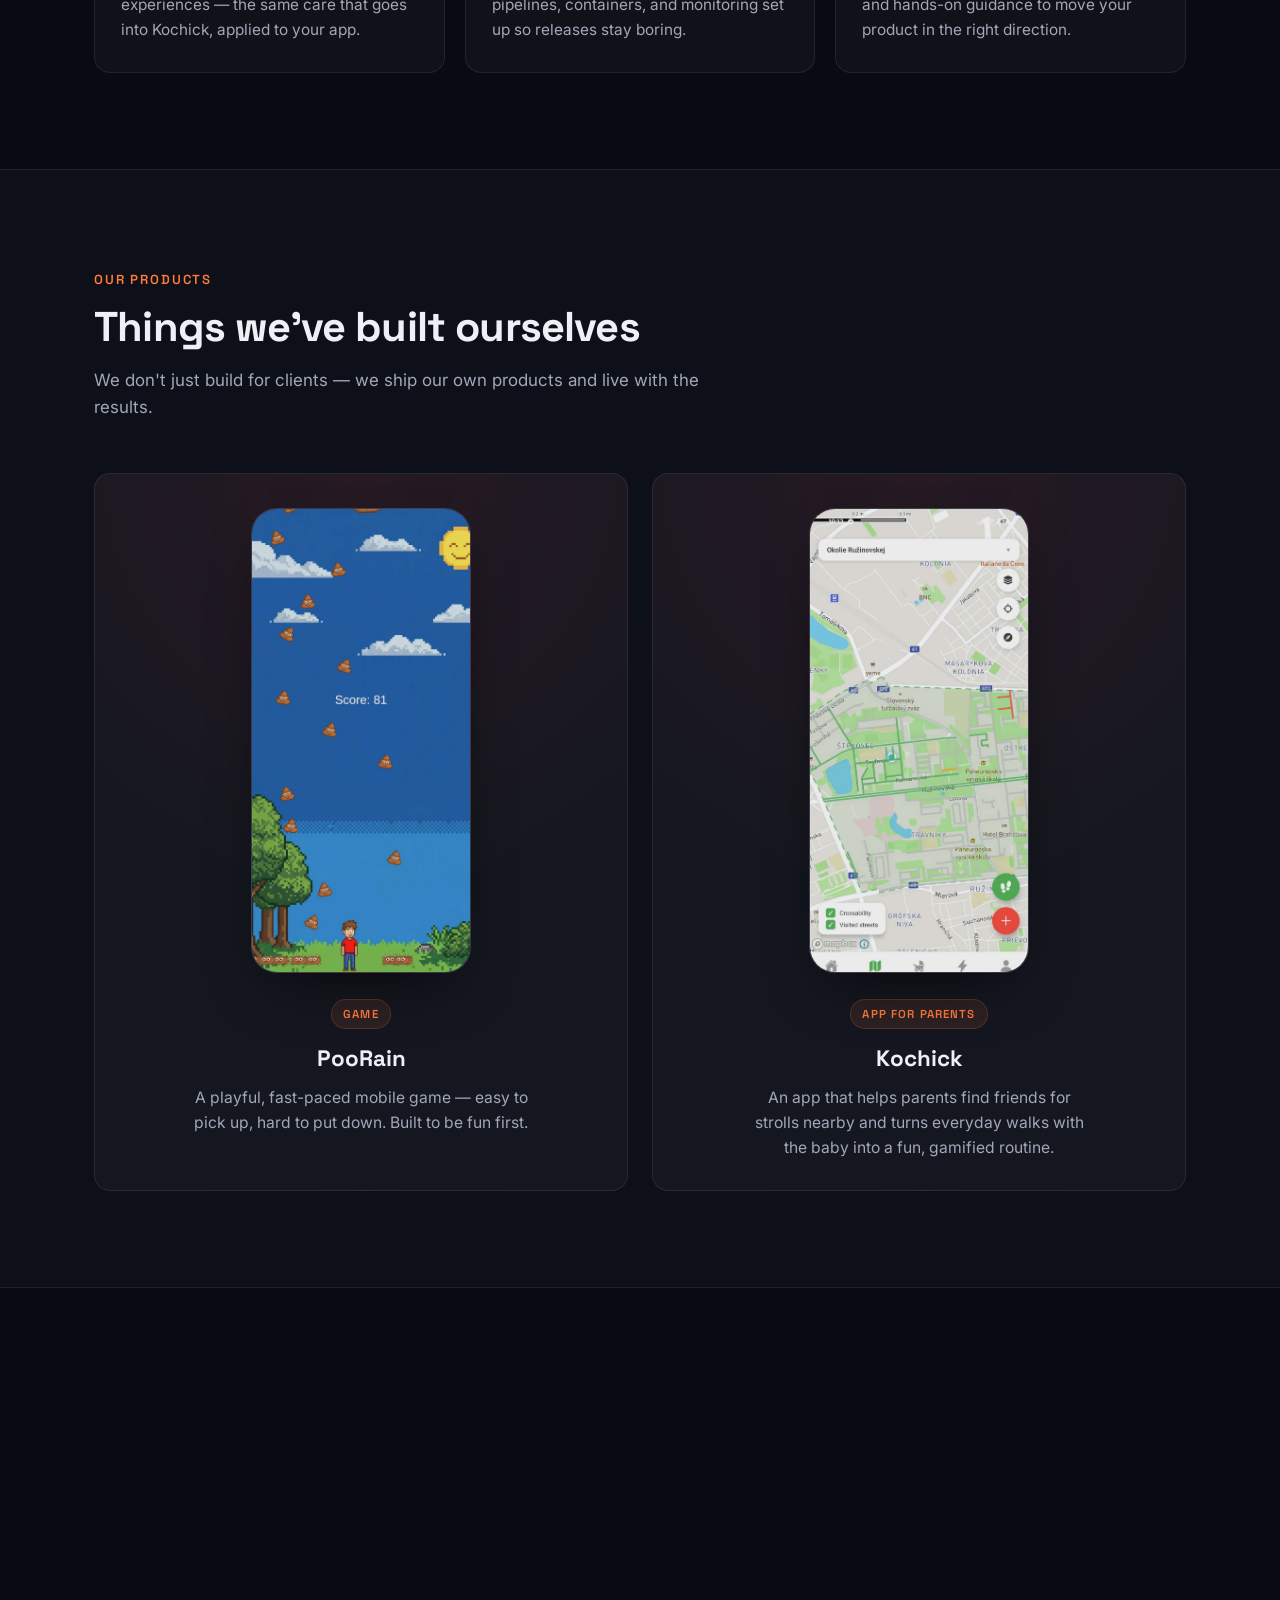
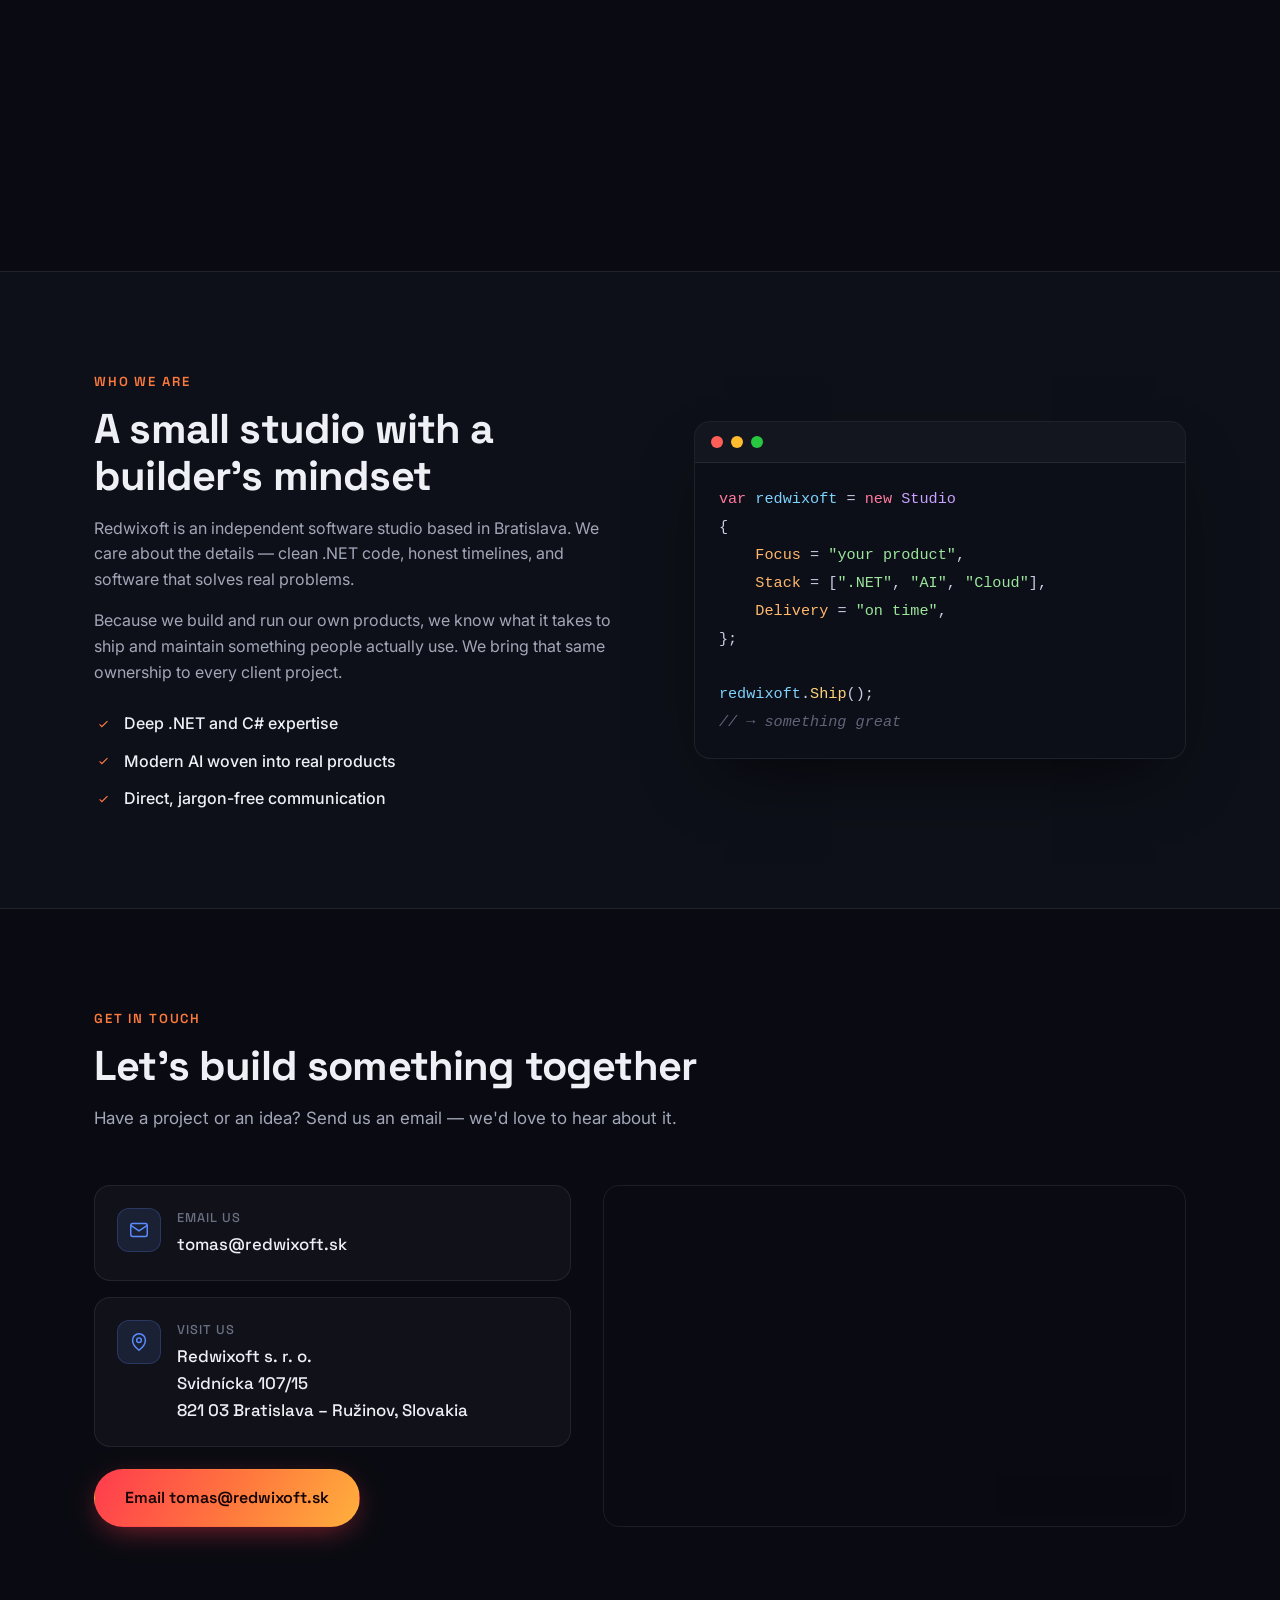
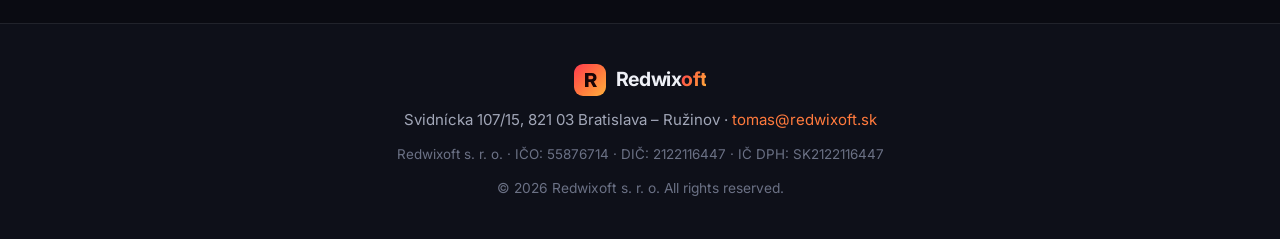
==== commit 11edc85f: "Add verification tag" ====
--- a/index.html
+++ b/index.html
@@ -2,6 +2,7 @@
 <html lang="en">
 <head>
   <meta charset="UTF-8" />
+  <meta name="google-site-verification" content="dBNNiyrDiaIBp0FWQQXkau3d_iH0eHNb_lzRZ69Ui7s" />
   <meta name="viewport" content="width=device-width, initial-scale=1.0" />
   <title>Redwixoft — Software Development &amp; AI</title>
   <meta name="description" content="Redwixoft is a Bratislava-based software studio building .NET applications and AI-powered products. Makers of PooRain and Kochick." />
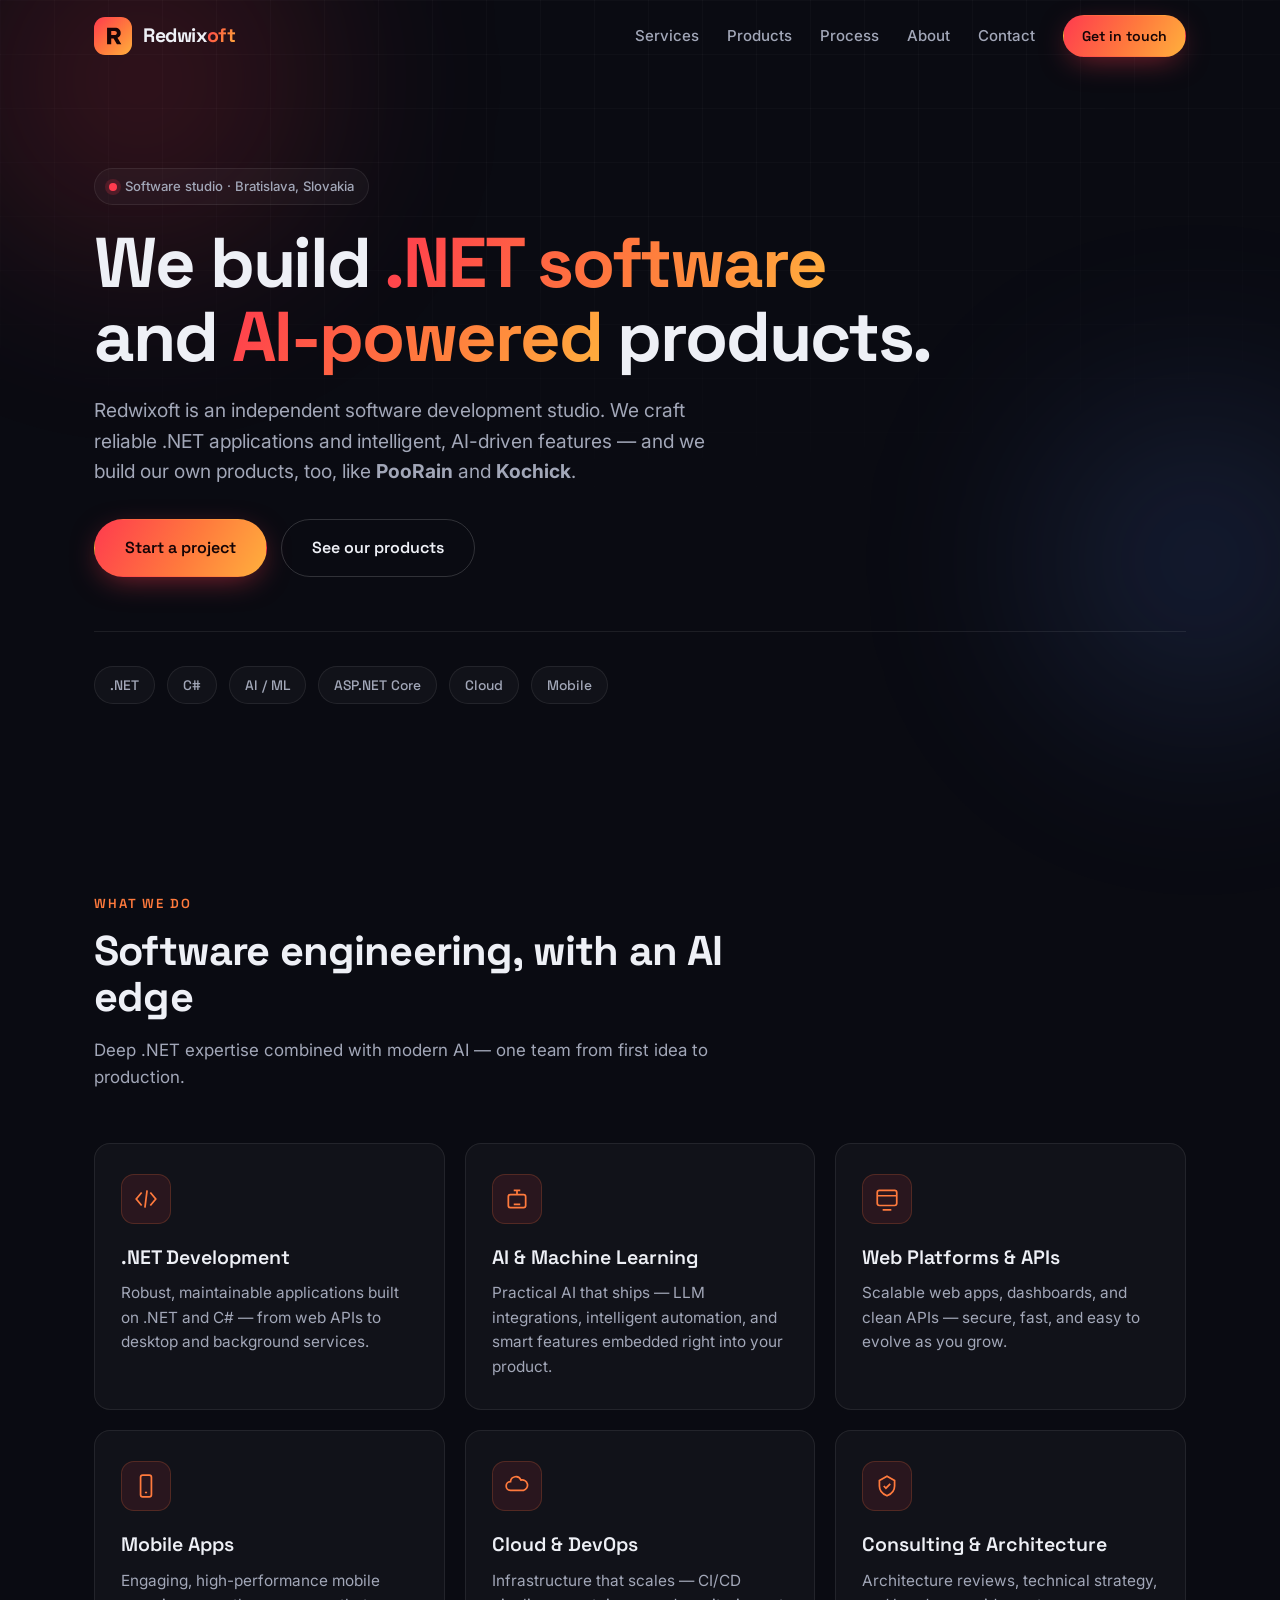
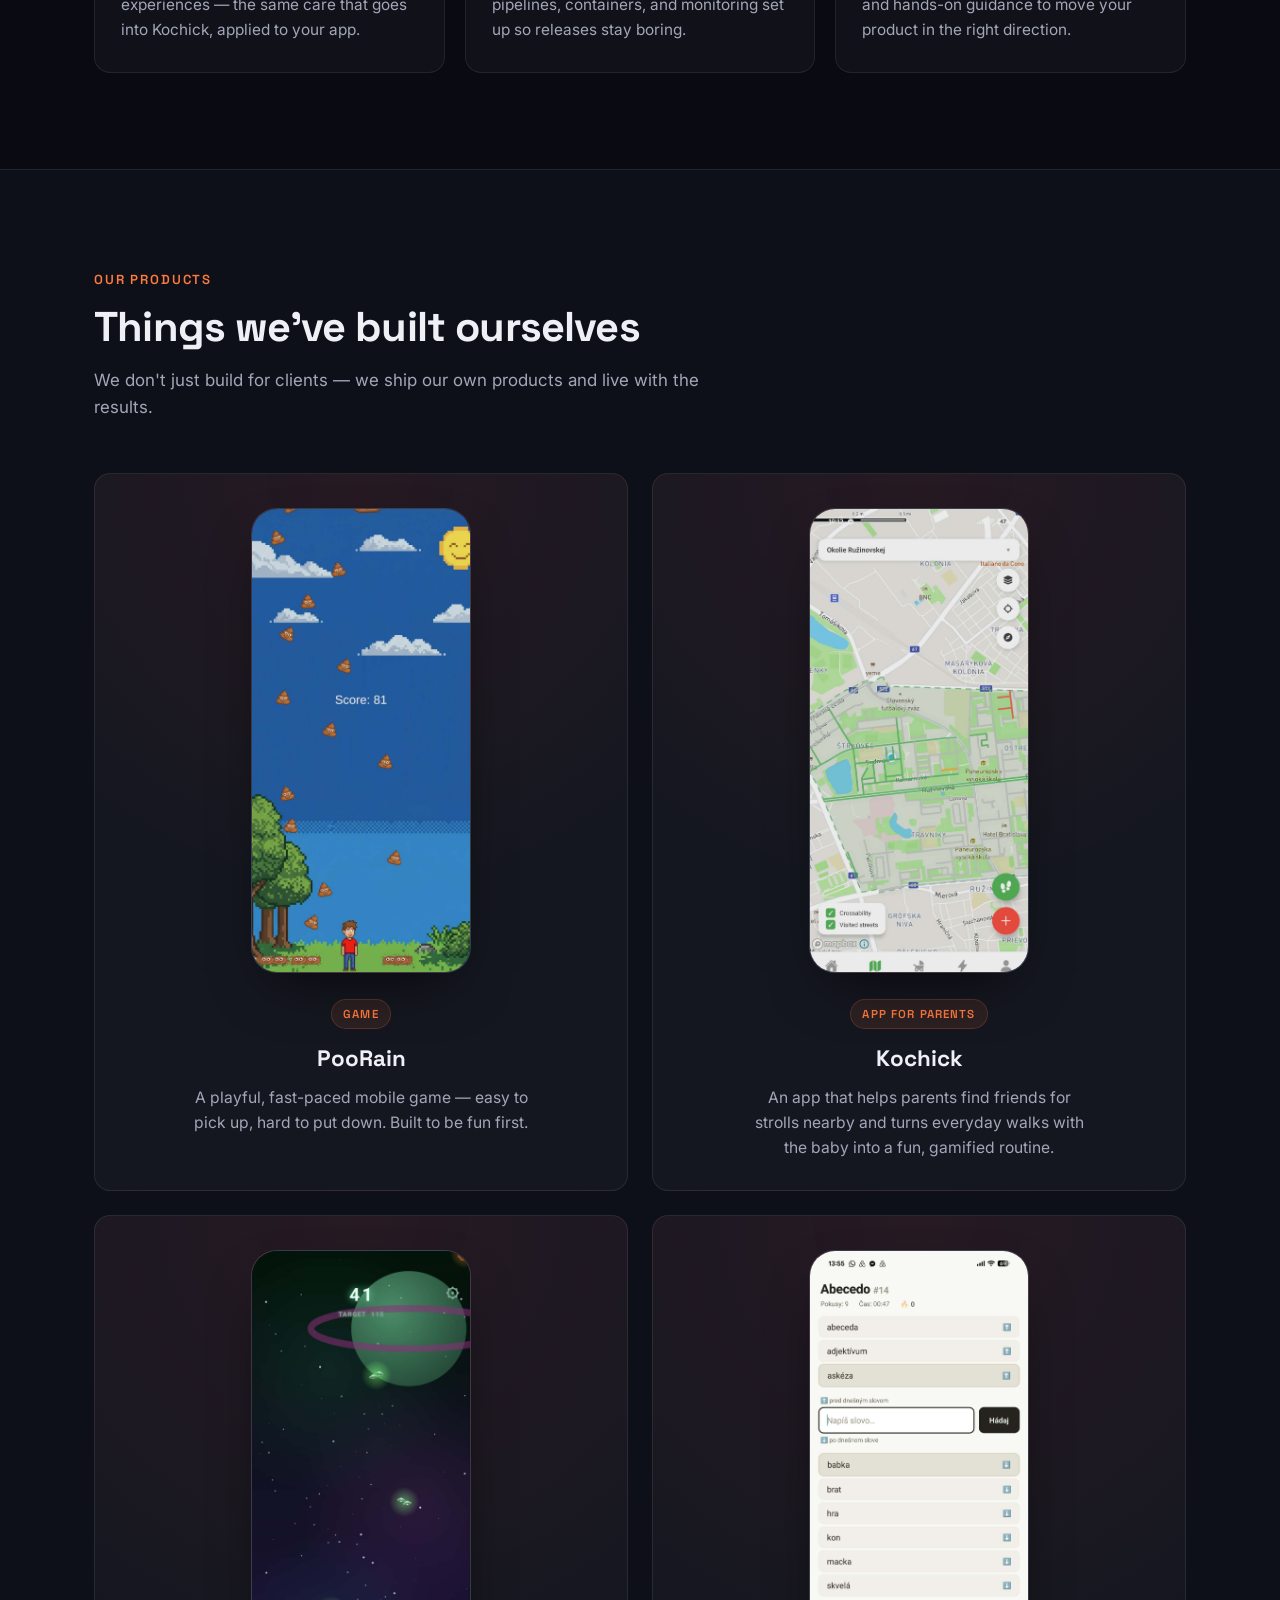
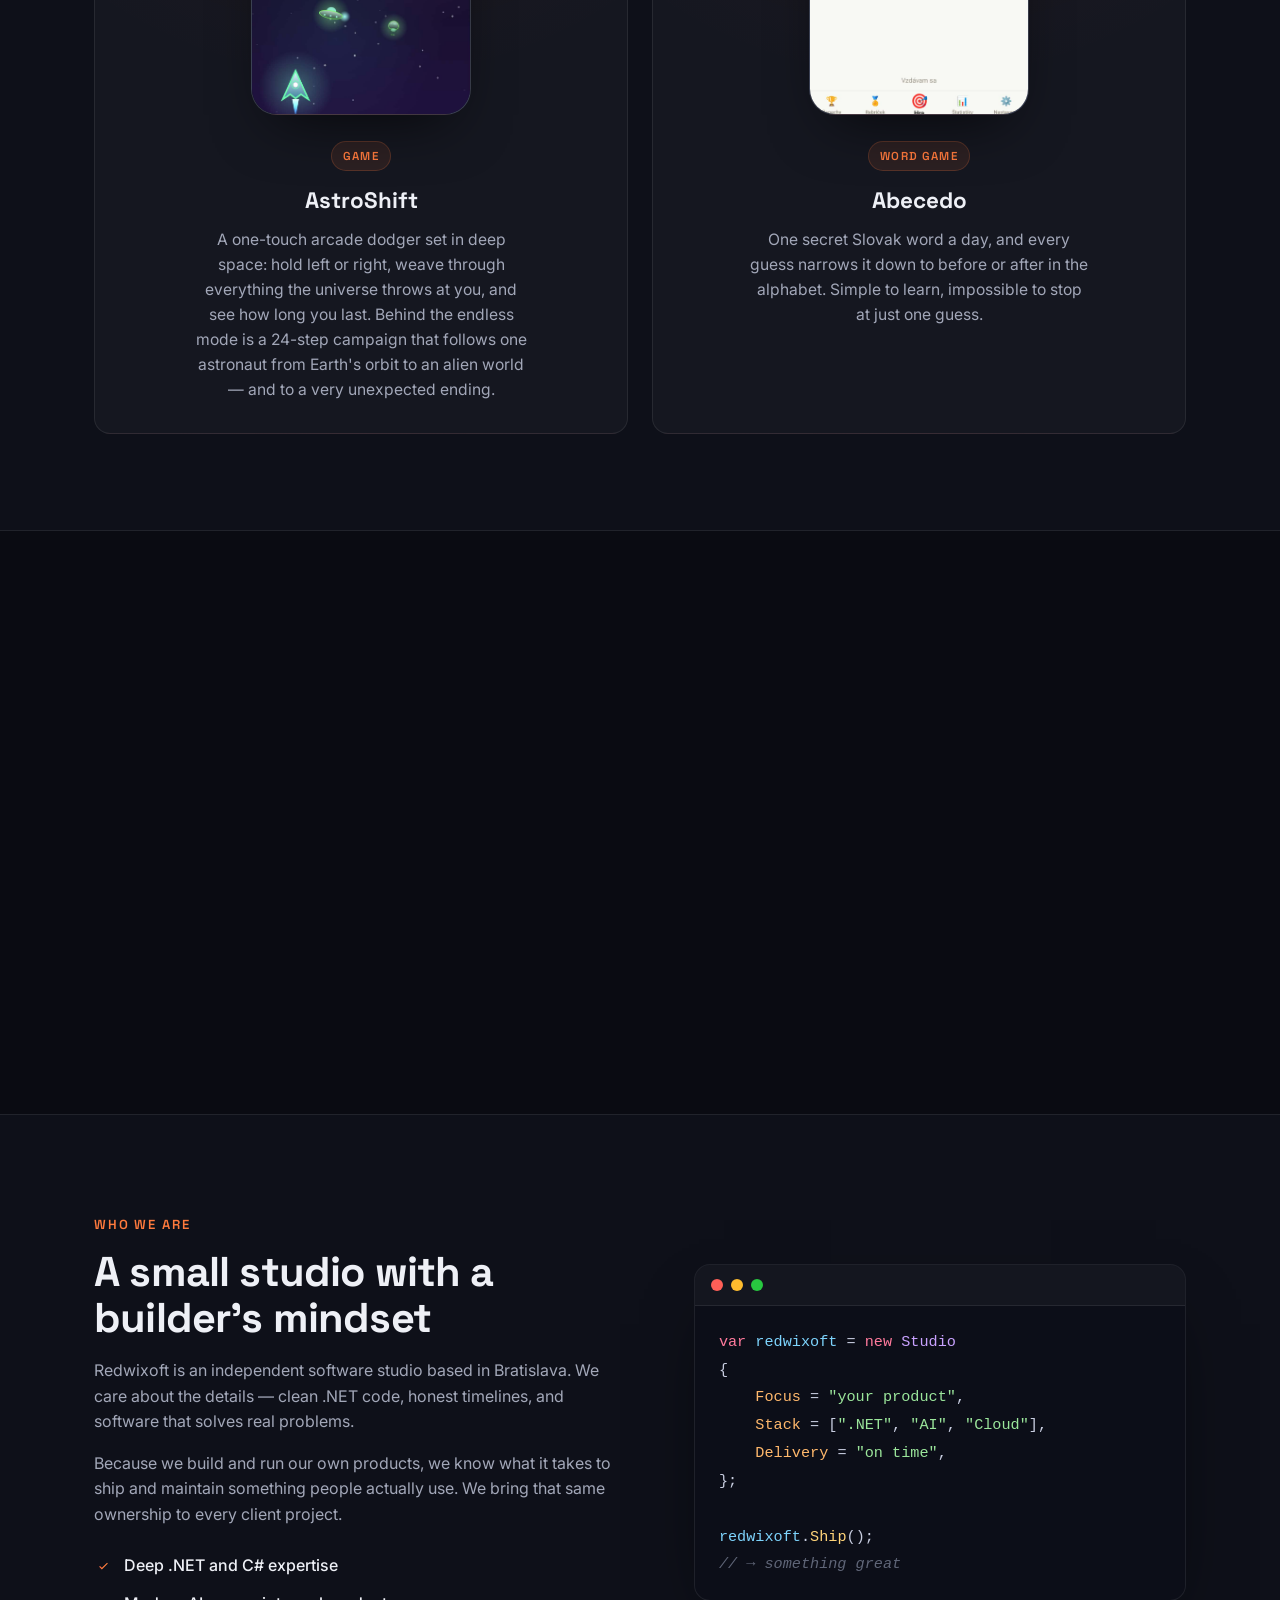
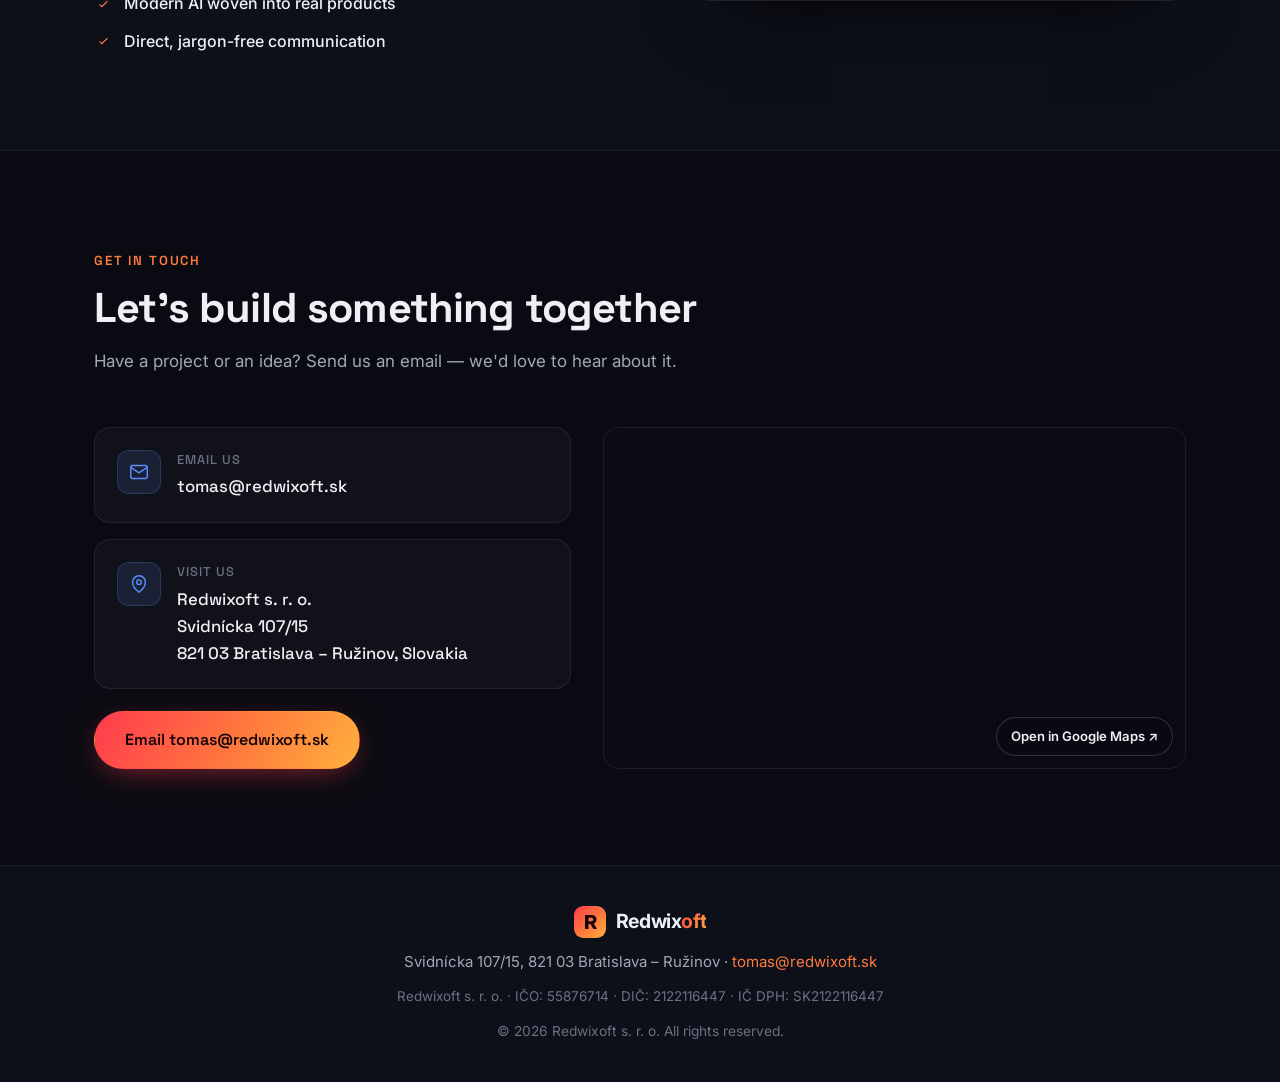
==== commit a0f51540: "Add new games" ====
--- a/index.html
+++ b/index.html
@@ -191,6 +191,34 @@
               <p>An app that helps parents find friends for strolls nearby and turns everyday walks with the baby into a fun, gamified routine.</p>
             </div>
           </article>
+
+          <article class="product">
+            <!-- SCREENSHOT PLACEHOLDER — replace src with your AstroShift screenshot -->
+            <div class="product__shot">
+              <img src="assets/astroshift.jpg" alt="AstroShift screenshot"
+                   onerror="this.style.display='none';this.parentElement.classList.add('is-empty')" />
+              <span class="product__shot-ph">Screenshot coming soon</span>
+            </div>
+            <div class="product__body">
+              <span class="product__tag">Game</span>
+              <h3>AstroShift</h3>
+              <p>A one-touch arcade dodger set in deep space: hold left or right, weave through everything the universe throws at you, and see how long you last. Behind the endless mode is a 24-step campaign that follows one astronaut from Earth's orbit to an alien world — and to a very unexpected ending.</p>
+            </div>
+          </article>
+
+          <a class="product product--link" href="abecedo.html">
+            <!-- SCREENSHOT PLACEHOLDER — replace src with your Abecedo screenshot -->
+            <div class="product__shot">
+              <img src="assets/abecedo.jpg" alt="Abecedo screenshot"
+                   onerror="this.style.display='none';this.parentElement.classList.add('is-empty')" />
+              <span class="product__shot-ph">Screenshot coming soon</span>
+            </div>
+            <div class="product__body">
+              <span class="product__tag">Word game</span>
+              <h3>Abecedo</h3>
+              <p>One secret Slovak word a day, and every guess narrows it down to before or after in the alphabet. Simple to learn, impossible to stop at just one guess.</p>
+            </div>
+          </a>
         </div>
       </div>
     </section>
--- a/styles.css
+++ b/styles.css
@@ -240,6 +240,7 @@
     var(--surface);
 }
 .product:hover { transform: translateY(-5px); border-color: var(--border-strong); }
+.product--link { text-decoration: none; color: inherit; cursor: pointer; }
 .product__shot {
   position: relative; width: 220px; max-width: 100%; aspect-ratio: 9 / 19;
   display: grid; place-items: center; border-radius: 26px; overflow: hidden;
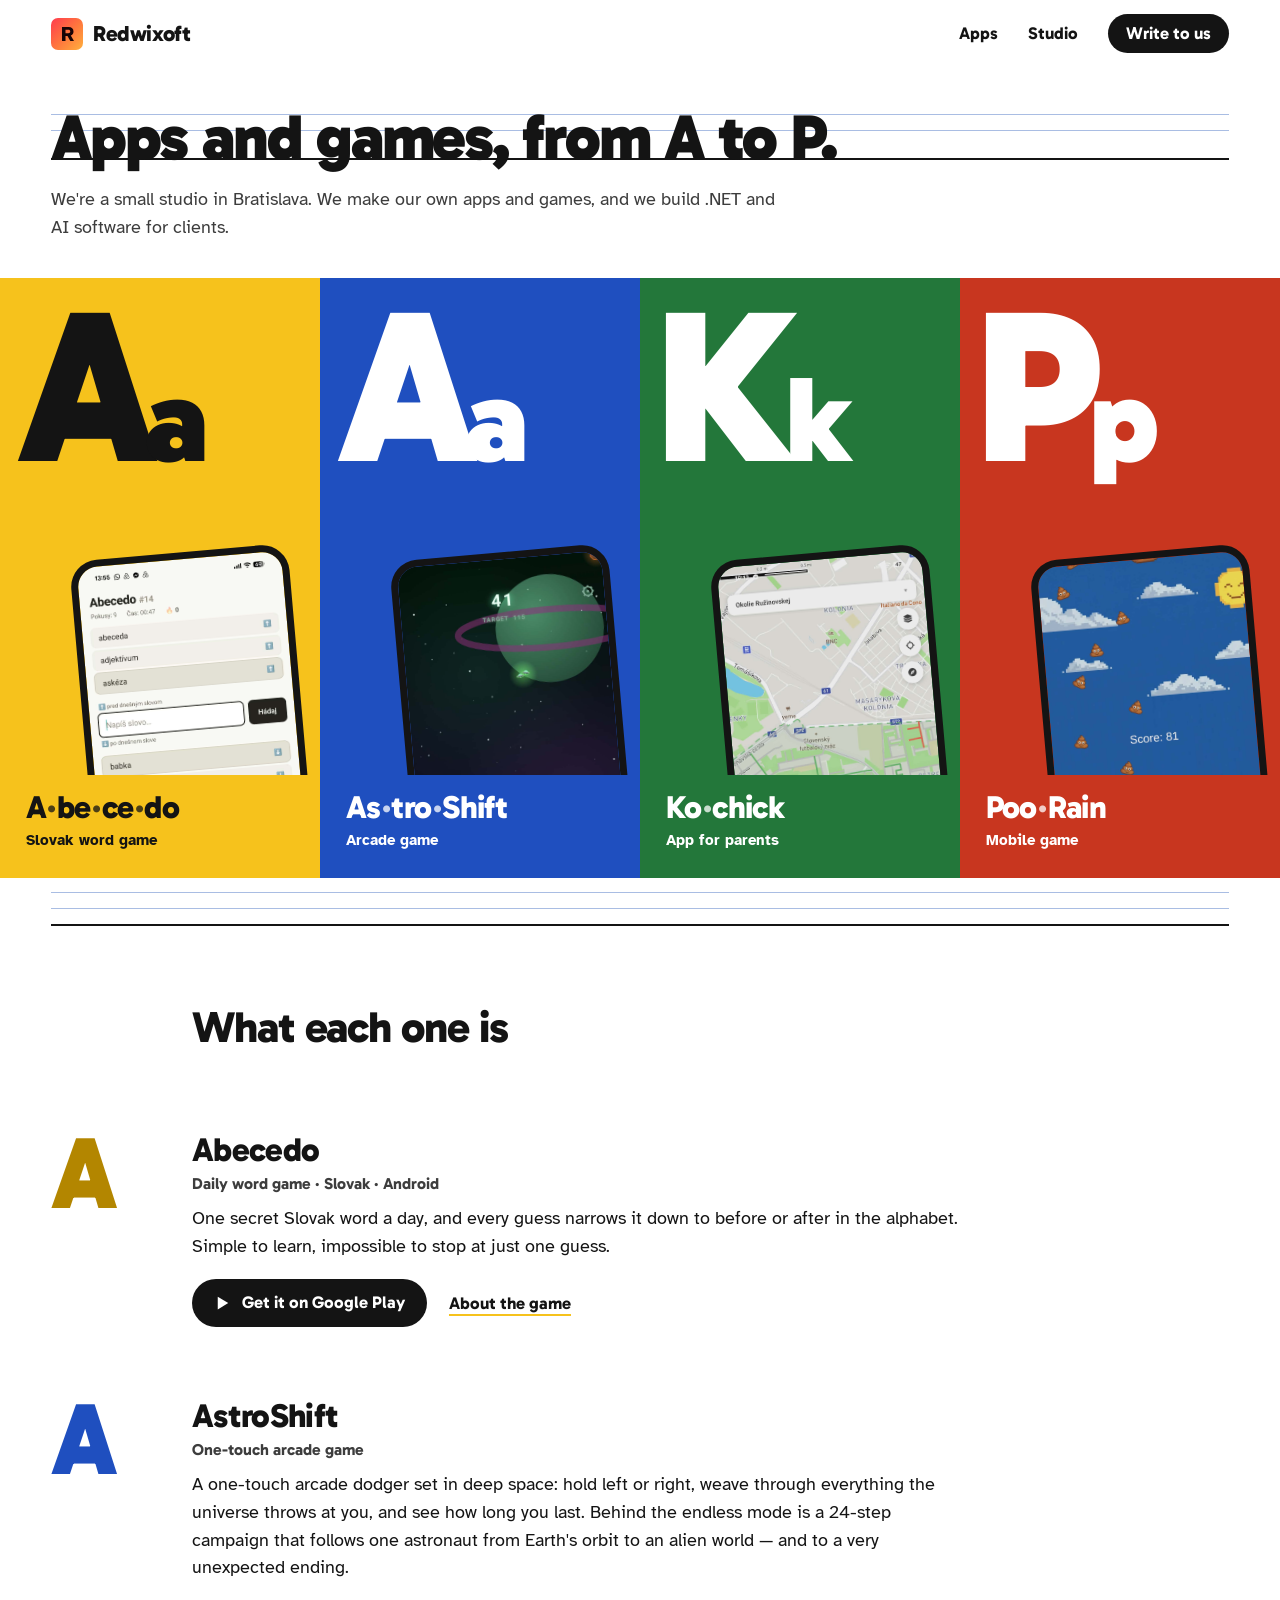
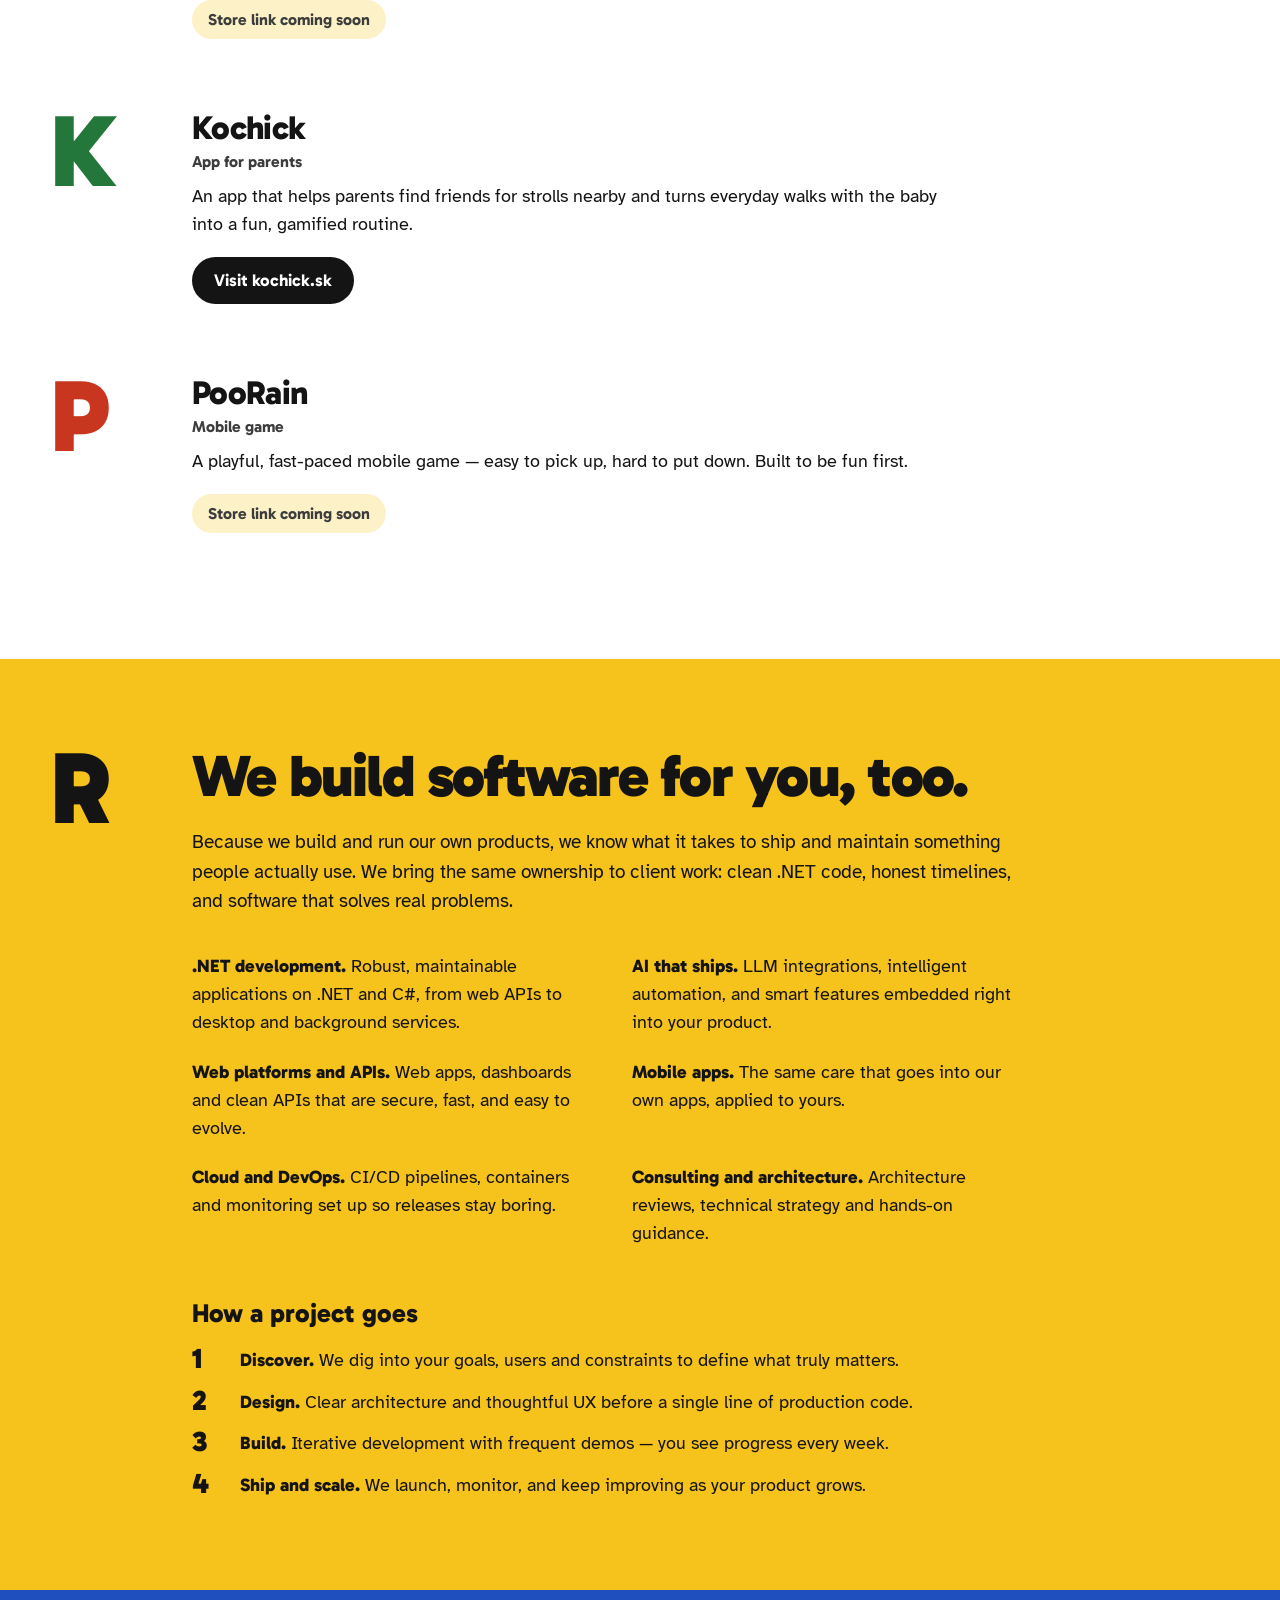
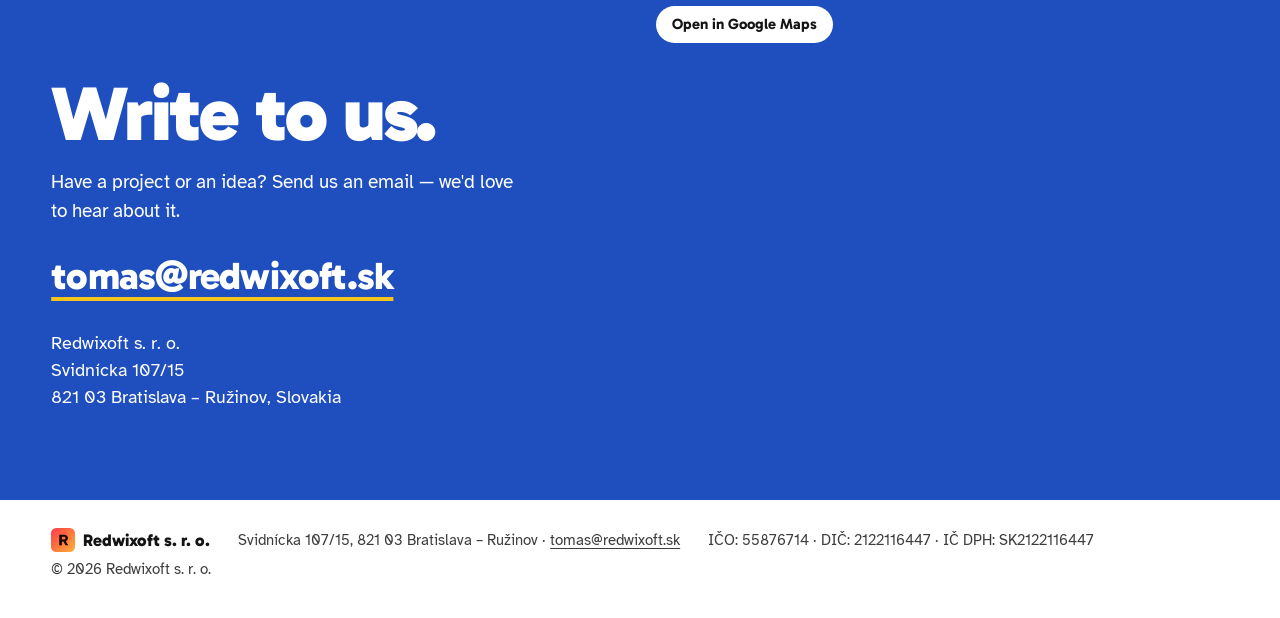
==== commit 946e1fc0: "Website updates" ====
--- a/index.html
+++ b/index.html
@@ -4,367 +4,207 @@
   <meta charset="UTF-8" />
   <meta name="google-site-verification" content="dBNNiyrDiaIBp0FWQQXkau3d_iH0eHNb_lzRZ69Ui7s" />
   <meta name="viewport" content="width=device-width, initial-scale=1.0" />
-  <title>Redwixoft — Software Development &amp; AI</title>
-  <meta name="description" content="Redwixoft is a Bratislava-based software studio building .NET applications and AI-powered products. Makers of PooRain and Kochick." />
-  <meta property="og:title" content="Redwixoft — Software Development &amp; AI" />
-  <meta property="og:description" content="A Bratislava software studio building .NET applications and AI-powered products." />
+  <title>Redwixoft — apps, games and .NET software from Bratislava</title>
+  <meta name="description" content="Redwixoft is a small Bratislava studio. We make our own apps and games — Abecedo, AstroShift, Kochick and PooRain — and build .NET and AI software for clients." />
+  <meta property="og:title" content="Redwixoft — apps and games, from A to P" />
+  <meta property="og:description" content="A small Bratislava studio making its own apps and games, and .NET and AI software for clients." />
   <meta property="og:type" content="website" />
+  <meta name="theme-color" content="#ffffff" />
   <link rel="icon" type="image/svg+xml" href="assets/favicon.svg" />
   <link rel="preconnect" href="https://fonts.googleapis.com" />
   <link rel="preconnect" href="https://fonts.gstatic.com" crossorigin />
-  <link href="https://fonts.googleapis.com/css2?family=Space+Grotesk:wght@400;500;600;700&family=Inter:wght@400;500;600&display=swap" rel="stylesheet" />
+  <link href="https://fonts.googleapis.com/css2?family=Gabarito:wght@600;700;800;900&family=Atkinson+Hyperlegible:ital,wght@0,400;0,700;1,400&display=swap" rel="stylesheet" />
   <link rel="stylesheet" href="styles.css" />
+  <script>document.documentElement.classList.add('js');</script>
 </head>
 <body>
-  <!-- Background decoration -->
-  <div class="bg-grid" aria-hidden="true"></div>
-  <div class="bg-glow bg-glow--1" aria-hidden="true"></div>
-  <div class="bg-glow bg-glow--2" aria-hidden="true"></div>
-
-  <!-- Navigation -->
-  <header class="nav" id="nav">
-    <div class="container nav__inner">
-      <a href="#home" class="brand" aria-label="Redwixoft home">
-        <!-- LOGO PLACEHOLDER — drop your transparent PNG at assets/logo.png -->
-        <span class="brand__logo" aria-hidden="true">
-          <img src="assets/favicon.svg" alt="" onerror="this.style.display='none';this.parentElement.classList.add('brand__logo--fallback')" />
-          <span class="brand__logo-fallback">R</span>
-        </span>
-        <span class="brand__name">Redwix<span class="brand__accent">oft</span></span>
-      </a>
-
-      <nav class="nav__links" aria-label="Primary">
-        <a href="#services">Services</a>
-        <a href="#products">Products</a>
-        <a href="#process">Process</a>
-        <a href="#about">About</a>
-        <a href="#contact">Contact</a>
-      </nav>
-
-      <a href="#contact" class="btn btn--sm nav__cta">Get in touch</a>
-
-      <button class="nav__toggle" id="navToggle" aria-label="Toggle menu" aria-expanded="false">
-        <span></span><span></span><span></span>
-      </button>
-    </div>
-    <nav class="nav__mobile" id="navMobile" aria-label="Mobile">
-      <a href="#services">Services</a>
-      <a href="#products">Products</a>
-      <a href="#process">Process</a>
-      <a href="#about">About</a>
-      <a href="#contact">Contact</a>
+  <a class="skip" href="#apps">Skip to the apps</a>
+
+  <header class="bar">
+    <a href="#top" class="mark" aria-label="Redwixoft, back to top">
+      <img src="assets/favicon.svg" alt="" width="32" height="32" />
+      <span>Redwixoft</span>
+    </a>
+    <nav class="bar__nav" aria-label="Primary">
+      <a href="#apps">Apps</a>
+      <a href="#studio">Studio</a>
+      <a href="#contact" class="bar__write">Write to us</a>
     </nav>
   </header>
 
-  <main>
-    <!-- Hero -->
-    <section class="hero" id="home">
-      <div class="container hero__inner">
-        <span class="pill">
-          <span class="pill__dot"></span>
-          Software studio · Bratislava, Slovakia
-        </span>
-        <h1 class="hero__title">
-          We build <span class="grad-text">.NET software</span><br />
-          and <span class="grad-text">AI-powered</span> products.
-        </h1>
-        <p class="hero__sub">
-          Redwixoft is an independent software development studio. We craft reliable
-          .NET applications and intelligent, AI-driven features — and we build our own
-          products, too, like <strong>PooRain</strong> and <strong>Kochick</strong>.
+  <main id="top">
+    <!-- The primer index: one plate per product -->
+    <section class="hook" aria-labelledby="hook-title">
+      <h1 id="hook-title">Apps and games, from A&nbsp;to&nbsp;P.</h1>
+      <p>
+        We're a small studio in Bratislava. We make our own apps and games, and we build .NET
+        and AI software for clients.
+      </p>
+    </section>
+
+    <nav class="plates" id="apps" aria-label="Our apps and games">
+      <a class="plate plate--yolk" href="#abecedo" style="--i:0">
+        <span class="plate__letter" aria-hidden="true">A<small>a</small></span>
+        <span class="plate__shot" aria-hidden="true"><img src="assets/abecedo.jpg" alt="" width="921" height="2048" loading="eager" /></span>
+        <span class="plate__word">
+          <b aria-label="Abecedo"><i>A</i><i>be</i><i>ce</i><i>do</i></b>
+          <span>Slovak word game</span>
+        </span>
+      </a>
+      <a class="plate plate--cobalt" href="#astroshift" style="--i:1">
+        <span class="plate__letter" aria-hidden="true">A<small>a</small></span>
+        <span class="plate__shot" aria-hidden="true"><img src="assets/astroshift.jpg" alt="" loading="eager" /></span>
+        <span class="plate__word">
+          <b aria-label="AstroShift"><i>As</i><i>tro</i><i>Shift</i></b>
+          <span>Arcade game</span>
+        </span>
+      </a>
+      <a class="plate plate--grass" href="#kochick" style="--i:2">
+        <span class="plate__letter" aria-hidden="true">K<small>k</small></span>
+        <span class="plate__shot" aria-hidden="true"><img src="assets/kochick.png" alt="" loading="eager" /></span>
+        <span class="plate__word">
+          <b aria-label="Kochick"><i>Ko</i><i>chick</i></b>
+          <span>App for parents</span>
+        </span>
+      </a>
+      <a class="plate plate--verm" href="#poorain" style="--i:3">
+        <span class="plate__letter" aria-hidden="true">P<small>p</small></span>
+        <span class="plate__shot" aria-hidden="true"><img src="assets/poorain.png" alt="" loading="eager" /></span>
+        <span class="plate__word">
+          <b aria-label="PooRain"><i>Poo</i><i>Rain</i></b>
+          <span>Mobile game</span>
+        </span>
+      </a>
+    </nav>
+
+    <div class="linajky" aria-hidden="true"></div>
+
+    <!-- The reading page: one entry per product -->
+    <section class="reader" aria-labelledby="reader-title">
+      <h2 id="reader-title" class="reader__title">What each one is</h2>
+
+      <article class="entry" id="abecedo">
+        <span class="entry__letter entry__letter--yolk" aria-hidden="true">A</span>
+        <div class="entry__body">
+          <h3>Abecedo</h3>
+          <p class="entry__tag">Daily word game · Slovak · Android</p>
+          <p>
+            One secret Slovak word a day, and every guess narrows it down to before or after in the
+            alphabet. Simple to learn, impossible to stop at just one guess.
+          </p>
+          <p class="entry__actions">
+            <a class="btn btn--ink" href="https://play.google.com/store/apps/details?id=sk.abecedo.app" target="_blank" rel="noopener">
+              <svg viewBox="0 0 24 24" aria-hidden="true"><path d="M5 3.5v17l14-8.5z" fill="currentColor"/></svg>
+              Get it on Google Play
+            </a>
+            <a class="link" href="abecedo.html">About the game</a>
+          </p>
+        </div>
+      </article>
+
+      <article class="entry" id="astroshift">
+        <span class="entry__letter entry__letter--cobalt" aria-hidden="true">A</span>
+        <div class="entry__body">
+          <h3>AstroShift</h3>
+          <p class="entry__tag">One-touch arcade game</p>
+          <p>
+            A one-touch arcade dodger set in deep space: hold left or right, weave through everything
+            the universe throws at you, and see how long you last. Behind the endless mode is a
+            24-step campaign that follows one astronaut from Earth's orbit to an alien world — and to
+            a very unexpected ending.
+          </p>
+          <p class="entry__actions"><span class="entry__pending">Store link coming soon</span></p>
+        </div>
+      </article>
+
+      <article class="entry" id="kochick">
+        <span class="entry__letter entry__letter--grass" aria-hidden="true">K</span>
+        <div class="entry__body">
+          <h3>Kochick</h3>
+          <p class="entry__tag">App for parents</p>
+          <p>
+            An app that helps parents find friends for strolls nearby and turns everyday walks with
+            the baby into a fun, gamified routine.
+          </p>
+          <p class="entry__actions">
+            <a class="btn btn--ink" href="https://www.kochick.sk/" target="_blank" rel="noopener">Visit kochick.sk</a>
+          </p>
+        </div>
+      </article>
+
+      <article class="entry" id="poorain">
+        <span class="entry__letter entry__letter--verm" aria-hidden="true">P</span>
+        <div class="entry__body">
+          <h3>PooRain</h3>
+          <p class="entry__tag">Mobile game</p>
+          <p>
+            A playful, fast-paced mobile game — easy to pick up, hard to put down. Built to be fun first.
+          </p>
+          <p class="entry__actions"><span class="entry__pending">Store link coming soon</span></p>
+        </div>
+      </article>
+    </section>
+
+    <!-- Studio: services, process, who we are -->
+    <section class="studio" id="studio" aria-labelledby="studio-title">
+      <span class="studio__letter" aria-hidden="true">R</span>
+      <div class="studio__text">
+        <h2 id="studio-title">We build software for you, too.</h2>
+        <p class="studio__lead">
+          Because we build and run our own products, we know what it takes to ship and maintain
+          something people actually use. We bring the same ownership to client work: clean .NET
+          code, honest timelines, and software that solves real problems.
         </p>
-        <div class="hero__actions">
-          <a href="#contact" class="btn btn--lg">Start a project</a>
-          <a href="#products" class="btn btn--ghost btn--lg">See our products</a>
-        </div>
-
-        <ul class="tech-row" aria-label="Core technologies">
-          <li>.NET</li>
-          <li>C#</li>
-          <li>AI / ML</li>
-          <li>ASP.NET Core</li>
-          <li>Cloud</li>
-          <li>Mobile</li>
+
+        <ul class="words" aria-label="What we do">
+          <li><b>.NET development.</b> Robust, maintainable applications on .NET and C#, from web APIs to desktop and background services.</li>
+          <li><b>AI that ships.</b> LLM integrations, intelligent automation, and smart features embedded right into your product.</li>
+          <li><b>Web platforms and APIs.</b> Web apps, dashboards and clean APIs that are secure, fast, and easy to evolve.</li>
+          <li><b>Mobile apps.</b> The same care that goes into our own apps, applied to yours.</li>
+          <li><b>Cloud and DevOps.</b> CI/CD pipelines, containers and monitoring set up so releases stay boring.</li>
+          <li><b>Consulting and architecture.</b> Architecture reviews, technical strategy and hands-on guidance.</li>
         </ul>
-      </div>
-    </section>
-
-    <!-- Services -->
-    <section class="section" id="services">
-      <div class="container">
-        <div class="section__head">
-          <span class="eyebrow">What we do</span>
-          <h2 class="section__title">Software engineering, with an AI edge</h2>
-          <p class="section__lead">
-            Deep .NET expertise combined with modern AI — one team from first idea to production.
-          </p>
-        </div>
-
-        <div class="cards">
-          <article class="card">
-            <div class="card__icon">
-              <svg viewBox="0 0 24 24" fill="none" stroke="currentColor" stroke-width="1.6"><path d="M8 6l-5 6 5 6M16 6l5 6-5 6M13 4l-2 16"/></svg>
-            </div>
-            <h3>.NET Development</h3>
-            <p>Robust, maintainable applications built on .NET and C# — from web APIs to desktop and background services.</p>
-          </article>
-
-          <article class="card">
-            <div class="card__icon">
-              <svg viewBox="0 0 24 24" fill="none" stroke="currentColor" stroke-width="1.6"><rect x="4" y="8" width="16" height="12" rx="2"/><path d="M12 8V4M9 4h6M8 13h.01M16 13h.01M9 17h6"/></svg>
-            </div>
-            <h3>AI &amp; Machine Learning</h3>
-            <p>Practical AI that ships — LLM integrations, intelligent automation, and smart features embedded right into your product.</p>
-          </article>
-
-          <article class="card">
-            <div class="card__icon">
-              <svg viewBox="0 0 24 24" fill="none" stroke="currentColor" stroke-width="1.6"><rect x="3" y="4" width="18" height="14" rx="2"/><path d="M3 9h18M8 22h8"/></svg>
-            </div>
-            <h3>Web Platforms &amp; APIs</h3>
-            <p>Scalable web apps, dashboards, and clean APIs — secure, fast, and easy to evolve as you grow.</p>
-          </article>
-
-          <article class="card">
-            <div class="card__icon">
-              <svg viewBox="0 0 24 24" fill="none" stroke="currentColor" stroke-width="1.6"><rect x="7" y="2" width="10" height="20" rx="2"/><path d="M11 18h2"/></svg>
-            </div>
-            <h3>Mobile Apps</h3>
-            <p>Engaging, high-performance mobile experiences — the same care that goes into Kochick, applied to your app.</p>
-          </article>
-
-          <article class="card">
-            <div class="card__icon">
-              <svg viewBox="0 0 24 24" fill="none" stroke="currentColor" stroke-width="1.6"><path d="M6 16a4 4 0 0 1 0-8 5 5 0 0 1 9.6-1.5A4 4 0 0 1 18 16H6z"/></svg>
-            </div>
-            <h3>Cloud &amp; DevOps</h3>
-            <p>Infrastructure that scales — CI/CD pipelines, containers, and monitoring set up so releases stay boring.</p>
-          </article>
-
-          <article class="card">
-            <div class="card__icon">
-              <svg viewBox="0 0 24 24" fill="none" stroke="currentColor" stroke-width="1.6"><path d="M12 3l7 4v5c0 4.5-3 7.5-7 9-4-1.5-7-4.5-7-9V7l7-4z"/><path d="M9 12l2 2 4-4"/></svg>
-            </div>
-            <h3>Consulting &amp; Architecture</h3>
-            <p>Architecture reviews, technical strategy, and hands-on guidance to move your product in the right direction.</p>
-          </article>
-        </div>
-      </div>
-    </section>
-
-    <!-- Products -->
-    <section class="section section--alt" id="products">
-      <div class="container">
-        <div class="section__head">
-          <span class="eyebrow">Our products</span>
-          <h2 class="section__title">Things we've built ourselves</h2>
-          <p class="section__lead">
-            We don't just build for clients — we ship our own products and live with the results.
-          </p>
-        </div>
-
-        <div class="products">
-          <article class="product">
-            <!-- SCREENSHOT PLACEHOLDER — replace src with your PooRain screenshot -->
-            <div class="product__shot">
-              <img src="assets/poorain.png" alt="PooRain screenshot"
-                   onerror="this.style.display='none';this.parentElement.classList.add('is-empty')" />
-              <span class="product__shot-ph">Screenshot coming soon</span>
-            </div>
-            <div class="product__body">
-              <span class="product__tag">Game</span>
-              <h3>PooRain</h3>
-              <p>A playful, fast-paced mobile game — easy to pick up, hard to put down. Built to be fun first.</p>
-            </div>
-          </article>
-
-          <article class="product">
-            <!-- SCREENSHOT PLACEHOLDER — replace src with your Kochick screenshot -->
-            <div class="product__shot">
-              <img src="assets/kochick.png" alt="Kochick screenshot"
-                   onerror="this.style.display='none';this.parentElement.classList.add('is-empty')" />
-              <span class="product__shot-ph">Screenshot coming soon</span>
-            </div>
-            <div class="product__body">
-              <span class="product__tag">App for parents</span>
-              <h3>Kochick</h3>
-              <p>An app that helps parents find friends for strolls nearby and turns everyday walks with the baby into a fun, gamified routine.</p>
-            </div>
-          </article>
-
-          <article class="product">
-            <!-- SCREENSHOT PLACEHOLDER — replace src with your AstroShift screenshot -->
-            <div class="product__shot">
-              <img src="assets/astroshift.jpg" alt="AstroShift screenshot"
-                   onerror="this.style.display='none';this.parentElement.classList.add('is-empty')" />
-              <span class="product__shot-ph">Screenshot coming soon</span>
-            </div>
-            <div class="product__body">
-              <span class="product__tag">Game</span>
-              <h3>AstroShift</h3>
-              <p>A one-touch arcade dodger set in deep space: hold left or right, weave through everything the universe throws at you, and see how long you last. Behind the endless mode is a 24-step campaign that follows one astronaut from Earth's orbit to an alien world — and to a very unexpected ending.</p>
-            </div>
-          </article>
-
-          <a class="product product--link" href="abecedo.html">
-            <!-- SCREENSHOT PLACEHOLDER — replace src with your Abecedo screenshot -->
-            <div class="product__shot">
-              <img src="assets/abecedo.jpg" alt="Abecedo screenshot"
-                   onerror="this.style.display='none';this.parentElement.classList.add('is-empty')" />
-              <span class="product__shot-ph">Screenshot coming soon</span>
-            </div>
-            <div class="product__body">
-              <span class="product__tag">Word game</span>
-              <h3>Abecedo</h3>
-              <p>One secret Slovak word a day, and every guess narrows it down to before or after in the alphabet. Simple to learn, impossible to stop at just one guess.</p>
-            </div>
-          </a>
-        </div>
-      </div>
-    </section>
-
-    <!-- Process -->
-    <section class="section" id="process">
-      <div class="container">
-        <div class="section__head">
-          <span class="eyebrow">How we work</span>
-          <h2 class="section__title">A simple, transparent process</h2>
-        </div>
-
-        <ol class="steps">
-          <li class="step">
-            <span class="step__num">01</span>
-            <h3>Discover</h3>
-            <p>We dig into your goals, users, and constraints to define what truly matters.</p>
-          </li>
-          <li class="step">
-            <span class="step__num">02</span>
-            <h3>Design</h3>
-            <p>Clear architecture and thoughtful UX before a single line of production code.</p>
-          </li>
-          <li class="step">
-            <span class="step__num">03</span>
-            <h3>Build</h3>
-            <p>Iterative development with frequent demos — you see progress every week.</p>
-          </li>
-          <li class="step">
-            <span class="step__num">04</span>
-            <h3>Ship &amp; Scale</h3>
-            <p>We launch, monitor, and keep improving as your product grows.</p>
-          </li>
+
+        <h3 class="studio__sub">How a project goes</h3>
+        <ol class="sequence">
+          <li><b>Discover.</b> We dig into your goals, users and constraints to define what truly matters.</li>
+          <li><b>Design.</b> Clear architecture and thoughtful UX before a single line of production code.</li>
+          <li><b>Build.</b> Iterative development with frequent demos — you see progress every week.</li>
+          <li><b>Ship and scale.</b> We launch, monitor, and keep improving as your product grows.</li>
         </ol>
       </div>
     </section>
 
-    <!-- About -->
-    <section class="section section--alt" id="about">
-      <div class="container about">
-        <div class="about__text">
-          <span class="eyebrow">Who we are</span>
-          <h2 class="section__title">A small studio with a builder's mindset</h2>
-          <p>
-            Redwixoft is an independent software studio based in Bratislava. We care about
-            the details — clean .NET code, honest timelines, and software that solves real problems.
-          </p>
-          <p>
-            Because we build and run our own products, we know what it takes to ship and
-            maintain something people actually use. We bring that same ownership to every client project.
-          </p>
-          <ul class="checklist">
-            <li>Deep .NET and C# expertise</li>
-            <li>Modern AI woven into real products</li>
-            <li>Direct, jargon-free communication</li>
-          </ul>
-        </div>
-        <div class="about__panel" aria-hidden="true">
-          <div class="code-window">
-            <div class="code-window__bar">
-              <span></span><span></span><span></span>
-            </div>
-            <pre class="code-window__body"><code><span class="c-key">var</span> <span class="c-var">redwixoft</span> = <span class="c-key">new</span> <span class="c-type">Studio</span>
-{
-    <span class="c-prop">Focus</span> = <span class="c-str">"your product"</span>,
-    <span class="c-prop">Stack</span> = [<span class="c-str">".NET"</span>, <span class="c-str">"AI"</span>, <span class="c-str">"Cloud"</span>],
-    <span class="c-prop">Delivery</span> = <span class="c-str">"on time"</span>,
-};
-
-<span class="c-var">redwixoft</span>.<span class="c-fn">Ship</span>();
-<span class="c-cmt">// → something great</span></code></pre>
-          </div>
-        </div>
+    <!-- Contact -->
+    <section class="contact" id="contact" aria-labelledby="contact-title">
+      <div class="contact__text">
+        <h2 id="contact-title">Write to us.</h2>
+        <p>Have a project or an idea? Send us an email — we'd love to hear about it.</p>
+        <a class="contact__mail" href="mailto:tomas@redwixoft.sk?subject=Project%20inquiry">tomas@redwixoft.sk</a>
+        <address>
+          Redwixoft s.&nbsp;r.&nbsp;o.<br />
+          Svidnícka 107/15<br />
+          821 03 Bratislava – Ružinov, Slovakia
+        </address>
       </div>
-    </section>
-
-    <!-- Contact -->
-    <section class="section" id="contact">
-      <div class="container">
-        <div class="section__head">
-          <span class="eyebrow">Get in touch</span>
-          <h2 class="section__title">Let's build something together</h2>
-          <p class="section__lead">
-            Have a project or an idea? Send us an email — we'd love to hear about it.
-          </p>
-        </div>
-
-        <div class="contact">
-          <div class="contact__info">
-            <a class="contact__item" href="mailto:tomas@redwixoft.sk">
-              <span class="contact__ico">
-                <svg viewBox="0 0 24 24" fill="none" stroke="currentColor" stroke-width="1.6"><rect x="3" y="5" width="18" height="14" rx="2"/><path d="M3 7l9 6 9-6"/></svg>
-              </span>
-              <span>
-                <small>Email us</small>
-                tomas@redwixoft.sk
-              </span>
-            </a>
-
-            <div class="contact__item">
-              <span class="contact__ico">
-                <svg viewBox="0 0 24 24" fill="none" stroke="currentColor" stroke-width="1.6"><path d="M12 21s-7-5.5-7-11a7 7 0 0 1 14 0c0 5.5-7 11-7 11z"/><circle cx="12" cy="10" r="2.5"/></svg>
-              </span>
-              <span>
-                <small>Visit us</small>
-                Redwixoft s.&nbsp;r.&nbsp;o.<br />Svidnícka 107/15<br />821 03 Bratislava – Ružinov, Slovakia
-              </span>
-            </div>
-
-            <a href="mailto:tomas@redwixoft.sk?subject=Project%20inquiry" class="btn btn--lg contact__btn">Email tomas@redwixoft.sk</a>
-          </div>
-
-          <div class="contact__map">
-            <iframe
-              title="Redwixoft location — Svidnícka 107/15, Bratislava"
-              src="https://www.openstreetmap.org/export/embed.html?bbox=17.1453%2C48.1556%2C17.1614%2C48.1636&layer=mapnik&marker=48.1596208%2C17.1533696"
-              loading="lazy"
-              referrerpolicy="no-referrer-when-downgrade"></iframe>
-            <a class="contact__maplink"
-               href="https://www.google.com/maps/search/?api=1&query=Svidn%C3%ADcka%20107%2F15%2C%20821%2003%20Bratislava"
-               target="_blank" rel="noopener">Open in Google Maps ↗</a>
-          </div>
-        </div>
-      </div>
+      <figure class="contact__map">
+        <iframe
+          title="Map: Svidnícka 107/15, Bratislava"
+          src="https://www.openstreetmap.org/export/embed.html?bbox=17.1453%2C48.1556%2C17.1614%2C48.1636&amp;layer=mapnik&amp;marker=48.1596208%2C17.1533696"
+          loading="lazy"
+          referrerpolicy="no-referrer-when-downgrade"></iframe>
+        <figcaption>
+          <a href="https://www.google.com/maps/search/?api=1&amp;query=Svidn%C3%ADcka%20107%2F15%2C%20821%2003%20Bratislava" target="_blank" rel="noopener">Open in Google Maps</a>
+        </figcaption>
+      </figure>
     </section>
   </main>
 
-  <!-- Footer -->
-  <footer class="footer">
-    <div class="container footer__inner">
-      <div class="footer__brand">
-        <span class="brand__logo brand__logo--sm" aria-hidden="true">
-          <img src="assets/favicon.svg" alt="" onerror="this.style.display='none';this.parentElement.classList.add('brand__logo--fallback')" />
-          <span class="brand__logo-fallback">R</span>
-        </span>
-        <span class="brand__name">Redwix<span class="brand__accent">oft</span></span>
-      </div>
-      <p class="footer__meta">
-        Svidnícka 107/15, 821 03 Bratislava – Ružinov ·
-        <a href="mailto:tomas@redwixoft.sk">tomas@redwixoft.sk</a>
-      </p>
-      <p class="footer__legal">
-        Redwixoft s.&nbsp;r.&nbsp;o. · IČO: 55876714 · DIČ: 2122116447 · IČ DPH: SK2122116447
-      </p>
-      <p class="footer__copy">© <span id="year"></span> Redwixoft s.&nbsp;r.&nbsp;o. All rights reserved.</p>
-    </div>
+  <footer class="foot">
+    <p class="foot__mark"><img src="assets/favicon.svg" alt="" width="24" height="24" /> Redwixoft s.&nbsp;r.&nbsp;o.</p>
+    <p>Svidnícka 107/15, 821 03 Bratislava – Ružinov · <a href="mailto:tomas@redwixoft.sk">tomas@redwixoft.sk</a></p>
+    <p>IČO: 55876714 · DIČ: 2122116447 · IČ DPH: SK2122116447</p>
+    <p>© <span id="year">2026</span> Redwixoft s.&nbsp;r.&nbsp;o.</p>
   </footer>
 
   <script src="script.js"></script>
--- a/styles.css
+++ b/styles.css
@@ -1,335 +1,297 @@
-/* ===== Redwixoft — theme ===== */
+/* ===== Redwixoft — the studio primer =====
+   Flat offset colour plates on white stock, like a Slovak first-grade primer (šlabikár).
+   No borders, boxes, shadows or gradients: colour fields do the grouping. The only ruled
+   line on the page is the handwriting guide (linajky). */
+
 :root {
-  --bg: #0a0b12;
-  --bg-alt: #0e1019;
-  --surface: rgba(255, 255, 255, 0.03);
-  --surface-2: rgba(255, 255, 255, 0.05);
-  --border: rgba(255, 255, 255, 0.08);
-  --border-strong: rgba(255, 255, 255, 0.16);
-  --text: #eef0f6;
-  --muted: #a2a7b8;
-  --faint: #6b7185;
-  --brand: #ff3b4e;
-  --brand-2: #ff7a3d;
-  --accent: #5b8cff;
-  --grad: linear-gradient(120deg, #ff3b4e 0%, #ff7a3d 55%, #ffb03d 100%);
-  --radius: 16px;
-  --radius-sm: 12px;
-  --maxw: 1140px;
-  --ease: cubic-bezier(0.22, 1, 0.36, 1);
-}
-
-* { box-sizing: border-box; margin: 0; padding: 0; }
-
-html { scroll-behavior: smooth; }
+  color-scheme: light;
+
+  --paper: #ffffff;
+  --ink: #141414;
+  --ink-soft: #3d3d3d;
+
+  /* Plates. Each passes 4.5:1 against its text colour. */
+  --yolk: #f6c21c;
+  --cobalt: #1f4fbf;
+  --grass: #23773a;
+  --verm: #c8361f;
+
+  --rule: #a9bde3;
+
+  --display: 'Gabarito', 'Atkinson Hyperlegible', system-ui, sans-serif;
+  --text: 'Atkinson Hyperlegible', system-ui, sans-serif;
+
+  --gutter: clamp(16px, 4vw, 56px);
+  --ease: cubic-bezier(0.16, 1, 0.3, 1);
+}
+
+*, *::before, *::after { box-sizing: border-box; }
+* { margin: 0; }
+
+html { scroll-behavior: smooth; scroll-padding-top: 84px; scrollbar-color: var(--ink) var(--paper); }
 
 body {
-  font-family: 'Inter', system-ui, -apple-system, sans-serif;
-  background: var(--bg);
-  color: var(--text);
-  line-height: 1.6;
+  font-family: var(--text);
+  font-size: 18px;
+  line-height: 1.55;
+  background: var(--paper);
+  color: var(--ink);
   -webkit-font-smoothing: antialiased;
-  overflow-x: hidden;
-}
-
-.container { width: 100%; max-width: var(--maxw); margin: 0 auto; padding: 0 24px; }
-
-a { color: inherit; text-decoration: none; }
-
-/* ===== Background decoration ===== */
-.bg-grid {
-  position: fixed; inset: 0; z-index: -2;
-  background-image:
-    linear-gradient(rgba(255,255,255,0.025) 1px, transparent 1px),
-    linear-gradient(90deg, rgba(255,255,255,0.025) 1px, transparent 1px);
-  background-size: 54px 54px;
-  mask-image: radial-gradient(ellipse 90% 60% at 50% 0%, #000 40%, transparent 100%);
-}
-.bg-glow {
-  position: fixed; z-index: -1; border-radius: 50%;
-  filter: blur(90px); opacity: 0.5; pointer-events: none;
-}
-.bg-glow--1 { top: -180px; left: -120px; width: 520px; height: 520px;
-  background: radial-gradient(circle, rgba(255,59,78,0.5), transparent 70%); }
-.bg-glow--2 { top: 320px; right: -160px; width: 480px; height: 480px;
-  background: radial-gradient(circle, rgba(91,140,255,0.4), transparent 70%); }
-
-/* ===== Buttons ===== */
+}
+
+img { display: block; max-width: 100%; }
+a { color: inherit; }
+
+::selection { background: var(--yolk); color: var(--ink); }
+
+:focus-visible { outline: 3px solid var(--ink); outline-offset: 3px; border-radius: 4px; }
+.plate:focus-visible { outline-offset: -6px; outline-color: currentColor; }
+
+.skip {
+  position: absolute; left: var(--gutter); top: -60px; z-index: 100;
+  background: var(--ink); color: var(--paper); padding: 10px 16px; border-radius: 999px;
+  font: 700 16px var(--display); text-decoration: none;
+}
+.skip:focus { top: 12px; }
+
+/* ===== Top bar ===== */
+.bar {
+  position: sticky; top: 0; z-index: 50;
+  display: flex; align-items: center; justify-content: space-between; gap: 16px;
+  padding: 14px var(--gutter);
+  background: var(--paper);
+}
+.mark {
+  display: inline-flex; align-items: center; gap: 10px;
+  font: 800 22px/1 var(--display); letter-spacing: -0.02em; text-decoration: none;
+}
+.mark img { width: 32px; height: 32px; }
+.bar__nav { display: flex; align-items: center; gap: clamp(14px, 2.4vw, 30px); }
+.bar__nav a {
+  font: 700 17px/1 var(--display); text-decoration: none;
+  padding: 8px 0; text-underline-offset: 6px; text-decoration-thickness: 3px;
+}
+.bar__nav a:hover { text-decoration: underline; text-decoration-color: var(--yolk); }
+.bar__nav .bar__write {
+  background: var(--ink); color: var(--paper); padding: 11px 18px; border-radius: 999px;
+  transition: background 0.2s;
+}
+.bar__nav .bar__write:hover { background: var(--cobalt); text-decoration: none; }
+
+/* ===== Hook ===== */
+.hook {
+  padding: clamp(20px, 4vh, 48px) var(--gutter) clamp(24px, 4vh, 40px);
+}
+/* The hook is written on copybook guide lines (linajky): cap line, x-height line, and an ink
+   baseline, repeated per line of type so a wrapped heading stays on the grid. */
+.hook h1 {
+  --line: 1.08em;
+  font: 900 clamp(40px, 5vw, 72px)/var(--line) var(--display);
+  letter-spacing: -0.035em; text-wrap: balance;
+  background: linear-gradient(to bottom,
+    transparent 0.17em, var(--rule) 0.17em, var(--rule) calc(0.17em + 1px), transparent calc(0.17em + 1px),
+    transparent 0.42em, var(--rule) 0.42em, var(--rule) calc(0.42em + 1px), transparent calc(0.42em + 1px),
+    transparent 0.86em, var(--ink) 0.86em, var(--ink) calc(0.86em + 2px), transparent calc(0.86em + 2px)
+  ) 0 0 / 100% var(--line) repeat-y;
+}
+.hook p { max-width: 62ch; margin-top: 14px; font-size: clamp(17px, 1.4vw, 20px); color: var(--ink-soft); }
+
+/* ===== Plates ===== */
+.plates {
+  display: grid; grid-template-columns: repeat(4, 1fr);
+  min-height: clamp(480px, calc(100svh - 300px), 760px);
+}
+.plate {
+  position: relative; overflow: hidden; isolation: isolate;
+  display: grid; grid-template-rows: auto 1fr auto;
+  padding: clamp(18px, 2vw, 28px);
+  text-decoration: none; color: var(--ink);
+}
+.plate--yolk { background: var(--yolk); }
+.plate--cobalt { background: var(--cobalt); color: #fff; }
+.plate--grass { background: var(--grass); color: #fff; }
+.plate--verm { background: var(--verm); color: #fff; }
+
+.plate__letter {
+  font: 900 clamp(150px, 17vw, 290px)/0.78 var(--display);
+  letter-spacing: -0.06em; margin-left: -0.04em;
+}
+.plate__letter small { font-size: 0.56em; letter-spacing: -0.03em; }
+
+/* The phone screen slides up out of the plate, behind the word band. */
+.plate__shot {
+  position: absolute; z-index: -1; right: 6%; bottom: 0; width: 64%;
+  transform: translateY(30%) rotate(-5deg);
+  transition: transform 0.6s var(--ease);
+}
+.plate__shot img {
+  width: 100%; height: auto; border-radius: clamp(14px, 1.6vw, 24px);
+  outline: clamp(5px, 0.6vw, 8px) solid var(--ink);
+}
+.plate:hover .plate__shot, .plate:focus-visible .plate__shot { transform: translateY(18%) rotate(-2deg); }
+
+.plate__word {
+  grid-row: 3; position: relative; z-index: 1;
+  margin: 0 calc(-1 * clamp(18px, 2vw, 28px)) calc(-1 * clamp(18px, 2vw, 28px));
+  padding: 16px clamp(18px, 2vw, 28px) clamp(18px, 2vw, 26px);
+  background: inherit;
+}
+.plate--yolk .plate__word { background: var(--yolk); }
+.plate--cobalt .plate__word { background: var(--cobalt); }
+.plate--grass .plate__word { background: var(--grass); }
+.plate--verm .plate__word { background: var(--verm); }
+
+.plate__word b {
+  display: flex; flex-wrap: wrap; align-items: baseline;
+  font: 800 clamp(26px, 2.5vw, 38px)/1 var(--display); letter-spacing: -0.02em;
+}
+/* Syllables, the way a primer splits a word. They spread apart when you point at the plate. */
+.plate__word i { font-style: normal; }
+.plate__word i + i::before {
+  content: '·'; display: inline-block; padding: 0 0.04em; opacity: 0.75;
+  transition: padding 0.45s var(--ease);
+}
+.plate:hover .plate__word i + i::before,
+.plate:focus-visible .plate__word i + i::before { padding: 0 0.2em; }
+.plate__word > span { display: block; margin-top: 6px; font-weight: 700; font-size: 15px; }
+
+/* Plates print in alphabet order on first load. */
+.js .plate { animation: print 0.9s var(--ease) backwards; animation-delay: calc(var(--i) * 110ms + 80ms); }
+.js .plate__shot img { animation: rise 1.1s var(--ease) backwards; animation-delay: calc(var(--i) * 110ms + 320ms); }
+@keyframes print { from { clip-path: inset(100% 0 0 0); } to { clip-path: inset(0 0 0 0); } }
+@keyframes rise { from { transform: translateY(40%); } to { transform: none; } }
+
+/* ===== Handwriting guide lines ===== */
+.linajky {
+  height: 64px; margin: 0 var(--gutter);
+  background:
+    linear-gradient(var(--rule), var(--rule)) 0 14px / 100% 1px no-repeat,
+    linear-gradient(var(--rule), var(--rule)) 0 30px / 100% 1px no-repeat,
+    linear-gradient(var(--ink), var(--ink)) 0 46px / 100% 2px no-repeat;
+}
+
+/* ===== Reading page ===== */
+.reader { padding: clamp(32px, 5vw, 64px) var(--gutter) clamp(56px, 7vw, 96px); }
+.reader__title {
+  font: 800 clamp(30px, 3.4vw, 48px)/1 var(--display); letter-spacing: -0.025em;
+  margin: 0 0 clamp(28px, 4vw, 48px) clamp(96px, 11vw, 168px);
+}
+.entry {
+  display: grid; grid-template-columns: clamp(96px, 11vw, 168px) minmax(0, 1fr);
+  padding: clamp(22px, 3vw, 36px) 0;
+  scroll-margin-top: 90px;
+}
+.entry__letter {
+  font: 900 clamp(76px, 8vw, 124px)/0.8 var(--display); letter-spacing: -0.05em;
+}
+.entry__letter--yolk { color: #b38600; }
+.entry__letter--cobalt { color: var(--cobalt); }
+.entry__letter--grass { color: var(--grass); }
+.entry__letter--verm { color: var(--verm); }
+.entry__body { max-width: 64ch; }
+.entry h3 { font: 800 clamp(28px, 2.6vw, 38px)/1.05 var(--display); letter-spacing: -0.02em; }
+.entry__tag { font: 700 16px var(--display); color: var(--ink-soft); margin: 6px 0 12px; }
+.entry__actions { display: flex; flex-wrap: wrap; align-items: center; gap: 12px 22px; margin-top: 18px; }
+.entry:target .entry__letter { animation: nod 0.7s var(--ease); }
+@keyframes nod { 30% { transform: translateY(-10px); } }
+
 .btn {
-  display: inline-flex; align-items: center; justify-content: center; gap: 8px;
-  font-family: 'Space Grotesk', sans-serif; font-weight: 600; font-size: 0.95rem;
-  padding: 12px 22px; border-radius: 999px; cursor: pointer; border: 1px solid transparent; white-space: nowrap;
-  background: var(--grad); color: #150406;
-  transition: transform 0.25s var(--ease), box-shadow 0.25s var(--ease), opacity 0.2s;
-  box-shadow: 0 8px 30px -8px rgba(255,59,78,0.55);
-}
-.btn:hover { transform: translateY(-2px); box-shadow: 0 14px 40px -10px rgba(255,59,78,0.7); }
-.btn--lg { padding: 15px 30px; font-size: 1rem; }
-.btn--sm { padding: 9px 18px; font-size: 0.88rem; }
-.btn--ghost {
-  background: transparent; color: var(--text);
-  border: 1px solid var(--border-strong); box-shadow: none;
-}
-.btn--ghost:hover { background: var(--surface-2); box-shadow: none; }
-
-/* ===== Nav ===== */
-.nav {
-  position: fixed; top: 0; left: 0; right: 0; z-index: 50;
-  transition: background 0.3s, border-color 0.3s, backdrop-filter 0.3s;
-  border-bottom: 1px solid transparent;
-}
-.nav.scrolled {
-  background: rgba(10, 11, 18, 0.72);
-  backdrop-filter: blur(14px);
-  border-bottom-color: var(--border);
-}
-.nav__inner { display: flex; align-items: center; gap: 24px; height: 72px; }
-
-.brand { display: inline-flex; align-items: center; gap: 11px; font-family: 'Space Grotesk', sans-serif; }
-.brand__name { font-weight: 700; font-size: 1.22rem; letter-spacing: -0.02em; }
-.brand__accent { background: var(--grad); -webkit-background-clip: text; background-clip: text; color: transparent; }
-
-.brand__logo {
-  position: relative; width: 38px; height: 38px; border-radius: 11px;
-  display: grid; place-items: center; overflow: hidden;
-  background: transparent; border: 0;
-}
-.brand__logo img { width: 100%; height: 100%; object-fit: contain; }
-.brand__logo-fallback {
-  position: absolute; inset: 0; display: none; place-items: center;
-  font-family: 'Space Grotesk', sans-serif; font-weight: 700; font-size: 1.1rem;
-  color: #150406; background: var(--grad);
-}
-.brand__logo--fallback .brand__logo-fallback { display: grid; }
-.brand__logo--sm { width: 32px; height: 32px; border-radius: 9px; }
-
-.nav__links { display: flex; gap: 28px; margin-left: auto; }
-.nav__links a { color: var(--muted); font-size: 0.94rem; font-weight: 500; transition: color 0.2s; position: relative; }
-.nav__links a:hover { color: var(--text); }
-.nav__links a::after {
-  content: ''; position: absolute; left: 0; bottom: -6px; width: 0; height: 2px;
-  background: var(--grad); border-radius: 2px; transition: width 0.25s var(--ease);
-}
-.nav__links a:hover::after { width: 100%; }
-.nav__cta { margin-left: 4px; }
-
-.nav__toggle { display: none; flex-direction: column; gap: 5px; background: none; border: 0; cursor: pointer; padding: 6px; margin-left: auto; }
-.nav__toggle span { width: 24px; height: 2px; background: var(--text); border-radius: 2px; transition: 0.3s var(--ease); }
-.nav__toggle[aria-expanded="true"] span:nth-child(1) { transform: translateY(7px) rotate(45deg); }
-.nav__toggle[aria-expanded="true"] span:nth-child(2) { opacity: 0; }
-.nav__toggle[aria-expanded="true"] span:nth-child(3) { transform: translateY(-7px) rotate(-45deg); }
-
-.nav__mobile {
-  display: none; flex-direction: column; gap: 4px;
-  background: rgba(10,11,18,0.96); backdrop-filter: blur(14px);
-  border-bottom: 1px solid var(--border); padding: 8px 24px 18px;
-}
-.nav__mobile.open { display: flex; }
-.nav__mobile a { padding: 12px 4px; color: var(--muted); font-weight: 500; border-bottom: 1px solid var(--border); }
-.nav__mobile a:last-child { border-bottom: 0; }
-
-/* ===== Pills / eyebrows ===== */
-.pill {
-  display: inline-flex; align-items: center; gap: 8px;
-  font-size: 0.82rem; font-weight: 500; color: var(--muted);
-  padding: 7px 14px; border-radius: 999px;
-  background: var(--surface); border: 1px solid var(--border);
-}
-.pill__dot { width: 8px; height: 8px; border-radius: 50%; background: var(--brand); box-shadow: 0 0 0 4px rgba(255,59,78,0.18); animation: pulse 2.4s infinite; }
-@keyframes pulse { 0%,100% { opacity: 1; } 50% { opacity: 0.4; } }
-
-.eyebrow {
-  display: inline-block; font-family: 'Space Grotesk', sans-serif;
-  font-size: 0.82rem; font-weight: 600; letter-spacing: 0.14em; text-transform: uppercase;
-  color: var(--brand-2); margin-bottom: 14px;
-}
-
-.grad-text { background: var(--grad); -webkit-background-clip: text; background-clip: text; color: transparent; }
-
-/* ===== Hero ===== */
-.hero { position: relative; padding: 168px 0 90px; }
-.hero__inner { display: flex; flex-direction: column; align-items: flex-start; }
-.hero__title {
-  font-family: 'Space Grotesk', sans-serif; font-weight: 700;
-  font-size: clamp(2.4rem, 6vw, 4.4rem); line-height: 1.05; letter-spacing: -0.03em;
-  margin: 22px 0 20px;
-}
-.hero__sub { font-size: clamp(1.02rem, 2vw, 1.2rem); color: var(--muted); max-width: 620px; }
-.hero__actions { display: flex; flex-wrap: wrap; gap: 14px; margin: 32px 0 0; }
-
-.tech-row { list-style: none; display: flex; flex-wrap: wrap; gap: 12px; margin-top: 54px; padding-top: 34px; border-top: 1px solid var(--border); width: 100%; }
-.tech-row li {
-  font-family: 'Space Grotesk', sans-serif; font-size: 0.86rem; font-weight: 500; color: var(--muted);
-  padding: 7px 15px; border-radius: 999px; background: var(--surface); border: 1px solid var(--border);
-}
-
-/* ===== Sections ===== */
-.section { padding: 96px 0; position: relative; }
-.section--alt { background: var(--bg-alt); border-top: 1px solid var(--border); border-bottom: 1px solid var(--border); }
-.section__head { max-width: 640px; margin-bottom: 52px; }
-.section__title { font-family: 'Space Grotesk', sans-serif; font-weight: 700; font-size: clamp(1.8rem, 4vw, 2.6rem); letter-spacing: -0.02em; line-height: 1.12; }
-.section__lead { color: var(--muted); margin-top: 16px; font-size: 1.06rem; }
-
-/* ===== Cards ===== */
-.cards { display: grid; grid-template-columns: repeat(3, 1fr); gap: 20px; }
-.card {
-  background: var(--surface); border: 1px solid var(--border); border-radius: var(--radius);
-  padding: 30px 26px; transition: transform 0.3s var(--ease), border-color 0.3s, background 0.3s;
-  position: relative; overflow: hidden;
-}
-.card::before {
-  content: ''; position: absolute; inset: 0; border-radius: inherit; padding: 1px;
-  background: var(--grad); opacity: 0; transition: opacity 0.3s;
-  -webkit-mask: linear-gradient(#000 0 0) content-box, linear-gradient(#000 0 0);
-  -webkit-mask-composite: xor; mask-composite: exclude;
-}
-.card:hover { transform: translateY(-5px); background: var(--surface-2); }
-.card:hover::before { opacity: 1; }
-.card__icon {
-  width: 50px; height: 50px; border-radius: 13px; display: grid; place-items: center;
-  background: rgba(255,59,78,0.1); color: var(--brand-2); margin-bottom: 18px;
-  border: 1px solid rgba(255,122,61,0.2);
-}
-.card__icon svg { width: 26px; height: 26px; }
-.card h3 { font-family: 'Space Grotesk', sans-serif; font-size: 1.22rem; font-weight: 600; margin-bottom: 8px; }
-.card p { color: var(--muted); font-size: 0.96rem; }
-
-/* ===== Steps ===== */
-.steps { list-style: none; display: grid; grid-template-columns: repeat(4, 1fr); gap: 20px; }
-.step {
-  background: var(--surface); border: 1px solid var(--border); border-radius: var(--radius);
-  padding: 28px 24px; position: relative;
-}
-.step__num { font-family: 'Space Grotesk', sans-serif; font-size: 2rem; font-weight: 700; color: transparent; -webkit-text-stroke: 1.5px rgba(255,122,61,0.55); display: block; margin-bottom: 14px; }
-.step h3 { font-family: 'Space Grotesk', sans-serif; font-size: 1.14rem; font-weight: 600; margin-bottom: 6px; }
-.step p { color: var(--muted); font-size: 0.94rem; }
-
-/* ===== About ===== */
-.about { display: grid; grid-template-columns: 1.05fr 0.95fr; gap: 56px; align-items: center; }
-.about__text p { color: var(--muted); margin-top: 16px; max-width: 520px; }
-.checklist { list-style: none; margin-top: 26px; display: grid; gap: 12px; }
-.checklist li { position: relative; padding-left: 30px; color: var(--text); font-weight: 500; }
-.checklist li::before {
-  content: ''; position: absolute; left: 0; top: 3px; width: 18px; height: 18px; border-radius: 50%;
-  background: var(--grad);
-  -webkit-mask: url("data:image/svg+xml,%3Csvg xmlns='http://www.w3.org/2000/svg' viewBox='0 0 24 24'%3E%3Cpath fill='%23000' d='M9 16.2l-3.5-3.5L4 14.2l5 5 11-11-1.4-1.4z'/%3E%3C/svg%3E") center/72% no-repeat;
-  mask: url("data:image/svg+xml,%3Csvg xmlns='http://www.w3.org/2000/svg' viewBox='0 0 24 24'%3E%3Cpath fill='%23000' d='M9 16.2l-3.5-3.5L4 14.2l5 5 11-11-1.4-1.4z'/%3E%3C/svg%3E") center/72% no-repeat;
-}
-
-/* Code window */
-.code-window { border-radius: var(--radius); overflow: hidden; border: 1px solid var(--border); background: #0c0e18; box-shadow: 0 30px 70px -30px rgba(0,0,0,0.8); }
-.code-window__bar { display: flex; gap: 8px; padding: 14px 16px; background: rgba(255,255,255,0.03); border-bottom: 1px solid var(--border); }
-.code-window__bar span { width: 12px; height: 12px; border-radius: 50%; background: #3a3f52; }
-.code-window__bar span:nth-child(1) { background: #ff5f57; }
-.code-window__bar span:nth-child(2) { background: #febc2e; }
-.code-window__bar span:nth-child(3) { background: #28c840; }
-.code-window__body { padding: 22px 24px; font-family: 'Space Grotesk', ui-monospace, monospace; font-size: 0.95rem; line-height: 1.7; overflow-x: auto; }
-.code-window__body code { color: #c8cde0; }
-.c-key { color: #ff7a9c; } .c-var { color: #7dd3fc; } .c-prop { color: #ffb86c; } .c-str { color: #9be69b; }
-.c-type { color: #c9a2ff; } .c-fn { color: #ffd479; } .c-cmt { color: #5f6577; font-style: italic; }
-
-/* ===== Products ===== */
-.products { display: grid; grid-template-columns: repeat(2, 1fr); gap: 24px; }
-.product {
-  background: var(--surface); border: 1px solid var(--border); border-radius: var(--radius);
-  overflow: hidden; transition: transform 0.3s var(--ease), border-color 0.3s;
-  display: flex; flex-direction: column; align-items: center;
-  padding: 34px 26px 30px;
-  background:
-    radial-gradient(circle at 50% 0%, rgba(255,59,78,0.08), transparent 55%),
-    var(--surface);
-}
-.product:hover { transform: translateY(-5px); border-color: var(--border-strong); }
-.product--link { text-decoration: none; color: inherit; cursor: pointer; }
-.product__shot {
-  position: relative; width: 220px; max-width: 100%; aspect-ratio: 9 / 19;
-  display: grid; place-items: center; border-radius: 26px; overflow: hidden;
-  background:
-    radial-gradient(circle at 30% 15%, rgba(255,59,78,0.14), transparent 60%),
-    radial-gradient(circle at 80% 90%, rgba(91,140,255,0.14), transparent 60%),
-    #0c0e18;
-  border: 1px solid var(--border-strong);
-  box-shadow: 0 24px 60px -24px rgba(0,0,0,0.75);
-}
-.product__shot img { width: 100%; height: 100%; object-fit: contain; }
-.product__shot-ph {
-  display: none; font-family: 'Space Grotesk', sans-serif; font-size: 0.9rem; color: var(--faint);
-  letter-spacing: 0.02em;
-}
-.product__shot-ph::before {
-  content: ''; display: block; width: 40px; height: 40px; margin: 0 auto 12px; border-radius: 12px;
-  background: var(--grad); opacity: 0.85;
-  -webkit-mask: url("data:image/svg+xml,%3Csvg xmlns='http://www.w3.org/2000/svg' viewBox='0 0 24 24'%3E%3Cpath fill='%23000' d='M21 5H3a1 1 0 0 0-1 1v12a1 1 0 0 0 1 1h18a1 1 0 0 0 1-1V6a1 1 0 0 0-1-1zM8.5 9a1.5 1.5 0 1 1 0 3 1.5 1.5 0 0 1 0-3zM5 17l4-4 2.5 2.5L15 11l4 6z'/%3E%3C/svg%3E") center/contain no-repeat;
-  mask: url("data:image/svg+xml,%3Csvg xmlns='http://www.w3.org/2000/svg' viewBox='0 0 24 24'%3E%3Cpath fill='%23000' d='M21 5H3a1 1 0 0 0-1 1v12a1 1 0 0 0 1 1h18a1 1 0 0 0 1-1V6a1 1 0 0 0-1-1zM8.5 9a1.5 1.5 0 1 1 0 3 1.5 1.5 0 0 1 0-3zM5 17l4-4 2.5 2.5L15 11l4 6z'/%3E%3C/svg%3E") center/contain no-repeat;
-}
-.product__shot.is-empty .product__shot-ph { display: block; text-align: center; }
-.product__body { padding-top: 26px; text-align: center; }
-.product__tag {
-  display: inline-block; font-family: 'Space Grotesk', sans-serif; font-size: 0.72rem; font-weight: 600;
-  letter-spacing: 0.1em; text-transform: uppercase; color: var(--brand-2);
-  padding: 5px 11px; border-radius: 999px; background: rgba(255,122,61,0.1);
-  border: 1px solid rgba(255,122,61,0.2); margin-bottom: 12px;
-}
-.product__body h3 { font-family: 'Space Grotesk', sans-serif; font-size: 1.4rem; font-weight: 700; margin-bottom: 8px; }
-.product__body p { color: var(--muted); font-size: 0.98rem; max-width: 340px; margin: 0 auto; }
+  display: inline-flex; align-items: center; gap: 10px;
+  font: 700 17px/1 var(--display); text-decoration: none;
+  padding: 15px 22px; border-radius: 999px;
+  transition: background 0.2s, transform 0.2s var(--ease);
+}
+.btn svg { width: 18px; height: 18px; }
+.btn--ink { background: var(--ink); color: var(--paper); }
+.btn--ink:hover { background: var(--cobalt); }
+.btn:active { transform: scale(0.97); }
+.link {
+  font: 700 17px var(--display); text-underline-offset: 5px; text-decoration-thickness: 2px;
+  text-decoration-color: var(--yolk);
+}
+.link:hover { text-decoration-color: var(--ink); }
+
+/* ===== Studio ===== */
+.studio {
+  display: grid; grid-template-columns: clamp(96px, 11vw, 168px) minmax(0, 1fr);
+  padding: clamp(56px, 7vw, 104px) var(--gutter);
+  background: var(--yolk);
+}
+.studio__letter { font: 900 clamp(76px, 8vw, 124px)/0.8 var(--display); letter-spacing: -0.05em; }
+.studio__text { max-width: 70ch; }
+.studio h2 { font: 900 clamp(36px, 4.6vw, 68px)/0.98 var(--display); letter-spacing: -0.03em; text-wrap: balance; }
+.studio__lead { font-size: clamp(18px, 1.5vw, 21px); margin-top: 22px; }
+.studio__sub { font: 800 26px/1.1 var(--display); margin: 52px 0 18px; }
+
+.words, .sequence { padding: 0; display: grid; gap: 14px; margin-top: 36px; }
+.words { list-style: none; grid-template-columns: repeat(2, minmax(0, 1fr)); gap: 22px 40px; }
+.words b, .sequence b { font-family: var(--display); font-weight: 800; }
+.words li::first-letter { font-family: var(--display); }
+.sequence { list-style: none; counter-reset: step; margin-top: 0; }
+.sequence li { counter-increment: step; position: relative; padding-left: 48px; }
+.sequence li::before { content: counter(step); position: absolute; left: 0; top: -2px; font: 900 28px/1 var(--display); }
 
 /* ===== Contact ===== */
-.contact { display: grid; grid-template-columns: 0.9fr 1.1fr; gap: 32px; align-items: stretch; }
-.contact__info { display: flex; flex-direction: column; gap: 16px; }
-.contact__item {
-  display: flex; gap: 16px; align-items: flex-start;
-  background: var(--surface); border: 1px solid var(--border); border-radius: var(--radius);
-  padding: 22px; transition: border-color 0.25s, background 0.25s;
-}
-a.contact__item:hover { border-color: var(--border-strong); background: var(--surface-2); }
-.contact__ico { flex: none; width: 44px; height: 44px; border-radius: 12px; display: grid; place-items: center; background: rgba(91,140,255,0.12); color: var(--accent); border: 1px solid rgba(91,140,255,0.22); }
-.contact__ico svg { width: 22px; height: 22px; }
-.contact__item small { display: block; color: var(--faint); font-size: 0.8rem; text-transform: uppercase; letter-spacing: 0.08em; margin-bottom: 3px; }
-.contact__item > span:last-child { font-family: 'Space Grotesk', sans-serif; font-weight: 500; font-size: 1.05rem; }
-.contact__btn { margin-top: 6px; align-self: flex-start; }
-
-.contact__map { position: relative; border-radius: var(--radius); overflow: hidden; border: 1px solid var(--border); min-height: 340px; }
-.contact__map iframe { width: 100%; height: 100%; min-height: 340px; border: 0; display: block; filter: grayscale(0.3) contrast(1.05); }
-.contact__maplink {
-  position: absolute; right: 12px; bottom: 12px; font-size: 0.82rem; font-weight: 600;
-  padding: 8px 14px; border-radius: 999px; background: rgba(10,11,18,0.85);
-  border: 1px solid var(--border-strong); backdrop-filter: blur(8px); color: var(--text);
-  transition: background 0.2s;
-}
-.contact__maplink:hover { background: rgba(10,11,18,0.98); }
+.contact {
+  display: grid; grid-template-columns: minmax(0, 1fr) minmax(0, 1fr);
+  background: var(--cobalt); color: #fff;
+}
+.contact__text { padding: clamp(56px, 7vw, 104px) var(--gutter); }
+.contact h2 { font: 900 clamp(48px, 6vw, 92px)/0.92 var(--display); letter-spacing: -0.035em; }
+.contact p { margin-top: 18px; max-width: 40ch; font-size: 19px; }
+.contact__mail {
+  display: inline-block; margin-top: 28px;
+  font: 800 clamp(26px, 3vw, 44px)/1.1 var(--display); letter-spacing: -0.02em;
+  text-decoration: underline; text-decoration-color: var(--yolk);
+  text-decoration-thickness: 4px; text-underline-offset: 8px; overflow-wrap: anywhere;
+}
+.contact__mail:hover { text-decoration-color: #fff; }
+.contact address { font-style: normal; margin-top: 32px; line-height: 1.5; }
+.contact :focus-visible { outline-color: #fff; }
+
+.contact__map { position: relative; min-height: 380px; }
+.contact__map iframe { position: absolute; inset: 0; width: 100%; height: 100%; border: 0; filter: grayscale(0.4) contrast(1.05); }
+.contact__map figcaption { position: absolute; left: 16px; top: 16px; }
+.contact__map figcaption a {
+  display: inline-block; background: var(--paper); color: var(--ink); text-decoration: none;
+  font: 700 15px/1 var(--display); padding: 11px 16px; border-radius: 999px;
+}
+.contact__map figcaption a:hover { background: var(--yolk); }
 
 /* ===== Footer ===== */
-.footer { border-top: 1px solid var(--border); padding: 40px 0; background: var(--bg-alt); }
-.footer__inner { display: flex; flex-direction: column; gap: 12px; align-items: center; text-align: center; }
-.footer__brand { display: inline-flex; align-items: center; gap: 10px; }
-.footer__meta { color: var(--muted); font-size: 0.94rem; }
-.footer__meta a { color: var(--brand-2); }
-.footer__legal { color: var(--faint); font-size: 0.84rem; }
-.footer__copy { color: var(--faint); font-size: 0.86rem; }
-
-/* ===== Reveal animation ===== */
-[data-reveal] { opacity: 0; transform: translateY(24px); transition: opacity 0.7s var(--ease), transform 0.7s var(--ease); }
-[data-reveal].in { opacity: 1; transform: none; }
+.foot {
+  display: flex; flex-wrap: wrap; gap: 6px 28px; align-items: center;
+  padding: 28px var(--gutter) 36px; font-size: 15px; color: var(--ink-soft);
+}
+.foot__mark { display: inline-flex; align-items: center; gap: 8px; font: 800 17px var(--display); color: var(--ink); }
+.foot a { text-underline-offset: 3px; }
 
 /* ===== Responsive ===== */
-@media (max-width: 940px) {
-  .cards { grid-template-columns: repeat(2, 1fr); }
-  .steps { grid-template-columns: repeat(2, 1fr); }
-  .products { grid-template-columns: 1fr; }
-  .about { grid-template-columns: 1fr; gap: 40px; }
+@media (max-width: 1000px) {
+  .plates { grid-template-columns: repeat(2, 1fr); min-height: 0; }
+  .plate { min-height: 380px; }
+  .plate__letter { font-size: clamp(130px, 26vw, 220px); }
   .contact { grid-template-columns: 1fr; }
 }
-@media (max-width: 880px) {
-  .nav__links, .nav__cta { display: none; }
-  .nav__toggle { display: flex; }
-}
 @media (max-width: 720px) {
-  .hero { padding: 132px 0 70px; }
-  .cards { grid-template-columns: 1fr; }
-  .steps { grid-template-columns: 1fr; }
-  .tech-row { gap: 8px; }
-}
+  .words { grid-template-columns: 1fr; }
+  .studio, .entry { grid-template-columns: 64px minmax(0, 1fr); }
+  .reader__title { margin-left: 64px; }
+  .studio__letter, .entry__letter { font-size: 56px; }
+}
+@media (max-width: 560px) {
+  body { font-size: 17px; }
+  .bar__nav a:not(.bar__write) { display: none; }
+  .plate { min-height: 300px; }
+  .plate__letter { font-size: 124px; }
+  .plate__shot { width: 62%; right: 4%; }
+  .plate__word > span { font-size: 13px; }
+}
+
 @media (prefers-reduced-motion: reduce) {
-  * { animation: none !important; scroll-behavior: auto; }
-  [data-reveal] { opacity: 1; transform: none; transition: none; }
-}
+  html { scroll-behavior: auto; }
+  *, *::before, *::after { animation: none !important; transition: none !important; }
+}
+
+/* Where a store link will go once it exists. */
+.entry__pending { font: 700 16px var(--display); color: var(--ink-soft); background: #fdf1c7; padding: 10px 16px; border-radius: 999px; }
